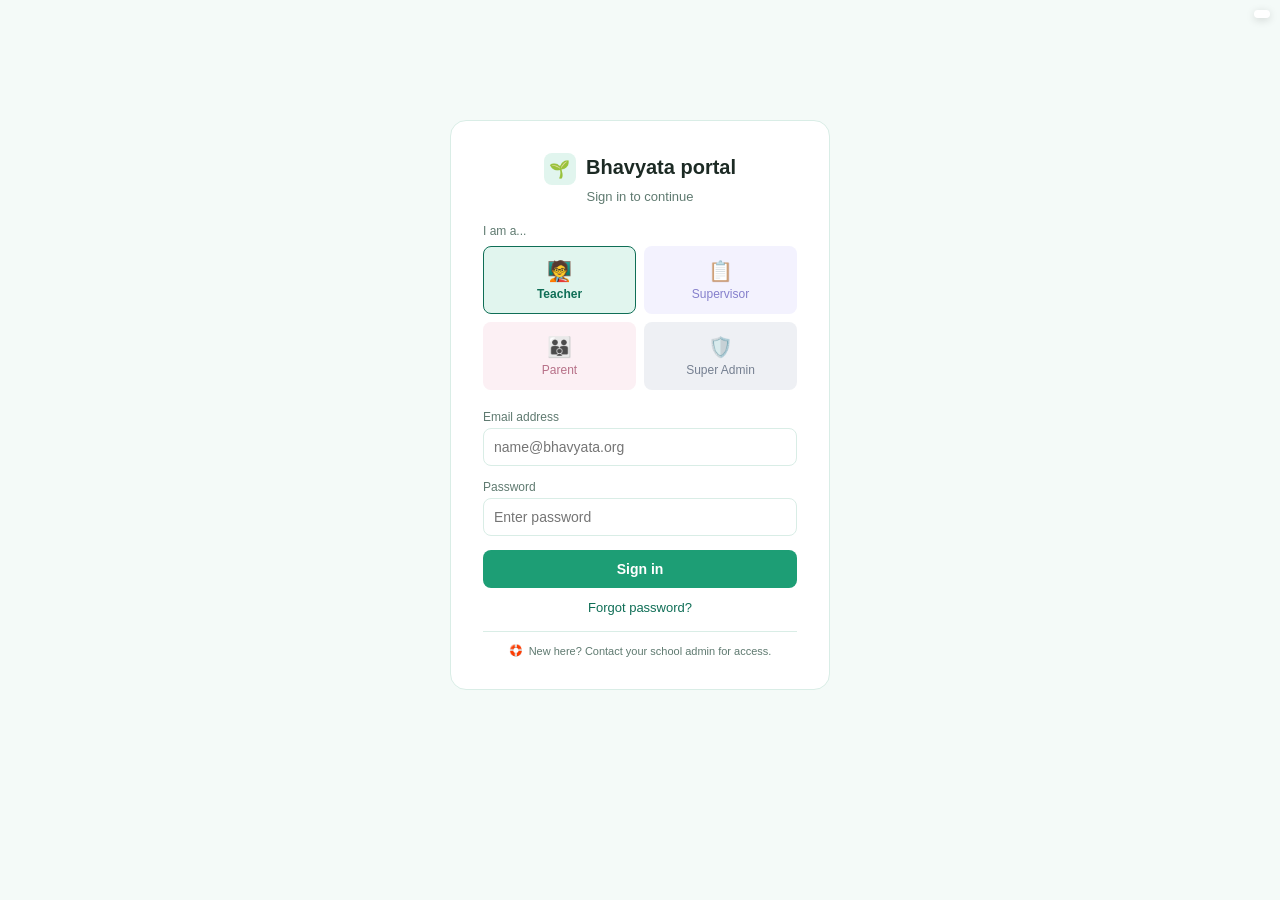
==== index.html @ 50dc0941 "Added activities" ====
<!DOCTYPE html>
<html lang="en">
<head>
<meta charset="UTF-8" />
<meta name="viewport" content="width=device-width, initial-scale=1.0" />
<title>Bhavyata Portal — teacher flow prototype</title>
<link rel="stylesheet" href="css/style.css" />
</head>
<body>

<div id="google_translate_element" style="position:fixed; top:10px; right:10px; z-index:9999; background:#fff; border-radius:8px; padding:4px 8px; box-shadow:0 2px 8px rgba(0,0,0,0.15); font-size:12px;"></div>

<div id="view-login">
  <div class="login-wrap">
    <div class="login-card">
      <div class="login-brand">
        <span class="brand-badge">🌱</span>
        <h2>Bhavyata portal</h2>
      </div>
      <p class="sub">Sign in to continue</p>
      <span class="role-label">I am a...</span>
      <div class="role-grid">
        <div class="role-btn active" data-role="teacher" onclick="selectRole('teacher', this)"><span class="icon">🧑‍🏫</span><span>Teacher</span></div>
        <div class="role-btn" data-role="supervisor" onclick="selectRole('supervisor', this)"><span class="icon">📋</span><span>Supervisor</span></div>
        <div class="role-btn" data-role="parent" onclick="selectRole('parent', this)"><span class="icon">👪</span><span>Parent</span></div>
        <div class="role-btn" data-role="superadmin" onclick="selectRole('superadmin', this)"><span class="icon">🛡️</span><span>Super Admin</span></div>
      </div>
      <label>Email address</label>
      <input type="email" id="loginEmail" placeholder="name@bhavyata.org" />
      <label>Password</label>
      <input type="password" id="loginPassword" placeholder="Enter password" />
      <div id="loginError" class="login-error hidden"></div>
      <button class="btn-primary" id="loginBtn" onclick="login()">Sign in</button>
      <div class="forgot">Forgot password?</div>
      <div class="login-footer">🛟 <span>New here? Contact your school admin for access.</span></div>
      <div id="devSkipLoginWrap" class="hidden" style="text-align:center; margin-top:10px;">
        <a href="#" onclick="devSkipLogin(); return false;" style="font-size:12px; color:var(--text-muted); text-decoration:underline;">
          Skip login (dev mode)
        </a>
      </div>
    </div>
  </div>
</div>

<div id="view-attendance" class="hidden">
  <div class="topbar">
    <div class="topbar-left"><span class="topbar-brand"><span class="topbar-brand-icon"><img src="assets/logo.png" alt="Bhavyata Foundation logo" class="brand-logo-img" onerror="this.style.display='none'; this.nextElementSibling.style.display='flex';"><span class="brand-fallback-emoji">🌱</span></span><span class="brand">Bhavyata portal</span></span><span class="tag">Teacher</span></div>
    <button onclick="logout()">Log out</button>
  </div>
  <div class="attend-wrap">
    <div class="attend-card">
      <div class="icon-big">🗓️</div>
      <h2>Mark today's attendance</h2>
      <p id="attendGateMessage">It's past 12:30 PM — please mark today's attendance to continue.</p>
      <button class="btn-present" onclick="markAttendance('present')">Mark myself present</button>
      <button class="btn-absent" onclick="markAttendance('absent')">Mark leave / absent</button>
    </div>
  </div>
</div>

<div id="view-dashboard" class="hidden">
  <div class="topbar">
    <div class="topbar-left">
      <button class="menu-toggle" onclick="toggleSidebar()" aria-label="Menu">☰</button>
      <span class="topbar-brand"><span class="topbar-brand-icon"><img src="assets/logo.png" alt="Bhavyata Foundation logo" class="brand-logo-img" onerror="this.style.display='none'; this.nextElementSibling.style.display='flex';"><span class="brand-fallback-emoji">🌱</span></span><span class="brand">Bhavyata portal</span></span>
      <span class="page-label" id="pageLabel">Weekly Activities</span>
    </div>
    <div class="user-menu" id="userMenu">
      <button class="user-menu-trigger" onclick="toggleUserMenu()">
        <span class="user-avatar">MS</span>
        <span class="user-name-block">
          <span class="user-name">Mrs. Sharma</span>
          <span class="tag">Teacher</span>
        </span>
        <span class="user-caret">▾</span>
      </button>
      <div class="user-dropdown hidden" id="userDropdown">
        <button onclick="logout()">Log out</button>
      </div>
    </div>
  </div>

  <div class="layout">
  <div class="sidebar-backdrop" id="sidebarBackdrop" onclick="closeSidebar()"></div>
  <div class="sidebar" id="sidebar">
    <div class="sidebar-nav">
      <button class="sidebar-nav-btn active" id="navWorkbook" onclick="switchSidebarSection('workbook')">📘 <span>Weekly Activities</span></button>
      <button class="sidebar-nav-btn" id="navAttendance" onclick="switchSidebarSection('attendance')">🗓️ <span>Attendance</span></button>
      <button class="sidebar-nav-btn" id="navCalendar" onclick="switchSidebarSection('calendar')">📅 <span>My Attendance</span></button>
      <button class="sidebar-nav-btn" id="navEvents" onclick="switchSidebarSection('events')">📌 <span>School Events</span></button>
      <button class="sidebar-nav-btn" id="navUploadPhoto" onclick="switchSidebarSection('uploadphoto')">📷 <span>Upload Activity Photo</span></button>
      <button class="sidebar-nav-btn" id="navMaterials" onclick="switchSidebarSection('materials')">📦 <span>Materials</span></button>
      <button class="sidebar-nav-btn" onclick="location.href='textbooks.html'">📚 <span>Textbooks</span></button>
    </div>
    <div id="sidebar-workbook-section">
      <div class="sidebar-label">Term 1 · June–Sept</div>
      <div id="week-list"></div>
    </div>
  </div>

  <div class="dash">
    <div class="banner-success">
      <span>✓ Attendance marked for today — Present</span>
      <span id="attend-time">9:02 AM</span>
    </div>

    <h1>Mrs. Sharma — Jr KG B</h1>
    <p class="sub" id="week-subheading">Week 1 · Term 1 · Theme: My Classroom</p>

    <div id="today-overview" class="today-overview"></div>

    <div class="stat-grid">
      <div class="stat-card"><p class="label">My attendance (term)</p><p class="value notranslate">96%</p></div>
      <div class="stat-card"><p class="label">Class attendance today</p><p class="value notranslate" id="classAttendanceValue">26/28</p></div>
      <div class="stat-card"><p class="label">Tasks pending today</p><p class="value warn notranslate" id="pending-count">0</p></div>
      <div class="stat-card"><p class="label">Supervisor rating</p><p class="value notranslate">4.6</p></div>
    </div>

    <div id="week-body"></div>
    <div id="attendance-body" class="hidden"></div>
    <div id="calendar-body" class="hidden"></div>
    <div id="events-body" class="hidden"></div>
    <div id="upload-photo-body" class="hidden"></div>
    <div id="materials-body" class="hidden"></div>
  </div>
  </div>
</div>

<script src="js/i18n.js" defer></script>
<!-- Weeks core must load first — it declares the shared containers
     (WEEKLY_PLAN, INTERACTIVE_ACTIVITIES, etc.) that each week file
     below adds its own content into. Add a new week's <script> tag
     here, after weeks-core.js, once its file exists. -->
<script src="js/weeks/weeks-core.js" defer></script>
<script src="js/weeks/festivals.js" defer></script>
<script src="js/weeks/week1.js" defer></script>
<script src="js/weeks/week2.js" defer></script>
<script src="js/weeks/week3.js" defer></script>
<script src="js/weeks/week4.js" defer></script>
<script src="js/weeks/week5.js" defer></script>
<script src="js/weeks/week6.js" defer></script>
<script src="js/weeks/week7.js" defer></script>
<script src="js/weeks/week8.js" defer></script>
<script src="js/weeks/week9.js" defer></script>
<script src="js/events-calendar.js" defer></script>
<script src="js/main.js" defer></script>
<!-- Must load AFTER main.js — see activity-renderers.js for why. -->
<script src="js/weeks/activity-renderers.js" defer></script>
<script>
  document.addEventListener('DOMContentLoaded', function(){
  });
</script>

<!-- ===========================================================
     GOOGLE TRANSLATE — auto-translates the whole page.
     includedLanguages restricts the dropdown to only these 3
     extra languages (English is always the original/default,
     so the dropdown effectively offers 4 total).
     If this ever stops working (Google could withdraw the free
     script without notice), the real fallback is the paid
     Google Cloud Translation API, called from the backend —
     a bigger change, not a drop-in replacement.
     =========================================================== -->
<script>
  function googleTranslateElementInit(){
    new google.translate.TranslateElement({
      pageLanguage: 'en',
      includedLanguages: 'hi,mr,gu',
      layout: google.translate.TranslateElement.InlineLayout.SIMPLE,
      autoDisplay: false
    }, 'google_translate_element');
  }
</script>
<script src="https://translate.google.com/translate_a/element.js?cb=googleTranslateElementInit"></script>
<script src="js/digit-convert.js" defer></script>

</body>
</html>
---- css/style.css ----
@import url('https://fonts.googleapis.com/css2?family=Noto+Sans+Devanagari:wght@400;700&display=swap');
:root{
    --primary:#1d9e75; --primary-dark:#0f6e56; --primary-light:#e1f5ee;
    --bg:#f4faf8; --card:#ffffff; --border:#d9ede6; --text:#1c2a24; --text-muted:#5f7a70;
    --success:#1c8a5c; --success-bg:#e3f5ec; --warning:#b3760b; --warning-bg:#fdf2df;

    /* Secondary role accents — used only on the login role picker */
    --role-supervisor:#534ab7; --role-supervisor-light:#eeedfe;
    --role-parent:#993556; --role-parent-light:#fbeaf0;
  }
  *{box-sizing:border-box;}
  body{margin:0; font-family:Arial, Helvetica, sans-serif; background:var(--bg); color:var(--text);}
  .hidden{display:none !important;}

  .topbar{background:var(--primary); color:#fff; padding:14px 24px; display:flex; align-items:center; justify-content:space-between;}
  .topbar .brand{font-size:18px; font-weight:bold;}
  .topbar .tag{font-size:12px; background:rgba(255,255,255,0.2); padding:3px 10px; border-radius:12px; margin-left:8px;}
  .topbar button{background:rgba(255,255,255,0.15); color:#fff; border:none; padding:8px 14px; border-radius:6px; cursor:pointer; font-size:13px;}

  .login-wrap{display:flex; justify-content:center; align-items:center; min-height:90vh; padding:20px;}
  .login-card{background:var(--card); border:1px solid var(--border); border-radius:16px; padding:32px; width:100%; max-width:380px;}

  .login-brand{display:flex; align-items:center; justify-content:center; gap:10px; margin-bottom:4px;}
  .login-brand .brand-badge{width:32px; height:32px; border-radius:8px; background:var(--primary-light); color:var(--primary-dark); display:flex; align-items:center; justify-content:center; font-size:17px; flex-shrink:0;}

  .login-card h2{margin:0 0 4px; font-size:20px; text-align:center;}
  .login-card p.sub{margin:0 0 20px; text-align:center; color:var(--text-muted); font-size:13px;}
  .role-label{font-size:12px; color:var(--text-muted); margin-bottom:8px; display:block;}
  .role-grid{display:grid; grid-template-columns:repeat(2,1fr); gap:8px; margin-bottom:20px;}

  .role-btn{border:1px solid transparent; background:var(--bg); border-radius:8px; padding:12px 6px; text-align:center; cursor:pointer; font-size:12px; color:var(--text-muted); opacity:0.7; transition:opacity .15s, border-color .15s;}
  .role-btn:hover{opacity:1;}
  .role-btn .icon{font-size:20px; display:block; margin-bottom:4px;}

  /* Role-specific tints — teal (teacher, matches site theme), purple (supervisor), coral (parent) */
  .role-btn[data-role="teacher"]{background:var(--primary-light); color:var(--primary-dark);}
  .role-btn[data-role="supervisor"]{background:var(--role-supervisor-light); color:var(--role-supervisor);}
  .role-btn[data-role="parent"]{background:var(--role-parent-light); color:var(--role-parent);}

  .role-btn.active{opacity:1; font-weight:bold; border-width:1.5px;}
  .role-btn[data-role="teacher"].active{border-color:var(--primary-dark);}
  .role-btn[data-role="supervisor"].active{border-color:var(--role-supervisor);}
  .role-btn[data-role="parent"].active{border-color:var(--role-parent);}

  label{font-size:12px; color:var(--text-muted); display:block; margin:0 0 4px;}
  input{width:100%; padding:10px; margin-bottom:14px; border:1px solid var(--border); border-radius:8px; font-size:14px;}
  input:focus{outline:none; border-color:var(--primary); box-shadow:0 0 0 3px var(--primary-light);}

  .btn-primary{width:100%; background:var(--primary); color:#fff; border:none; padding:11px; border-radius:8px; font-size:14px; font-weight:bold; cursor:pointer; margin-bottom:12px; transition:background .15s;}
  .btn-primary:hover{background:var(--primary-dark);}
  .login-error{background:var(--danger-bg); color:var(--danger); border-radius:8px; padding:9px 12px; font-size:12.5px; margin-bottom:12px;}
  .forgot{text-align:center; font-size:13px; color:var(--primary-dark); cursor:pointer;}
  .login-footer{border-top:1px solid var(--border); margin-top:16px; padding-top:12px; text-align:center; font-size:11px; color:var(--text-muted); display:flex; align-items:center; justify-content:center; gap:6px;}

  .attend-wrap{display:flex; justify-content:center; align-items:center; min-height:90vh; padding:20px;}
  .attend-card{background:var(--card); border:1px solid var(--border); border-radius:14px; padding:36px; width:100%; max-width:380px; text-align:center;}
  .attend-card .icon-big{font-size:40px; margin-bottom:12px;}
  .attend-card h2{margin:0 0 6px; font-size:19px;}
  .attend-card p{color:var(--text-muted); font-size:13px; margin:0 0 24px;}
  .btn-present{background:var(--success); color:#fff; border:none; padding:12px 20px; border-radius:8px; font-size:14px; font-weight:bold; cursor:pointer; width:100%; margin-bottom:10px;}
  .btn-absent{background:transparent; color:var(--text-muted); border:1px solid var(--border); padding:10px 20px; border-radius:8px; font-size:13px; cursor:pointer; width:100%;}

  .topbar button.menu-toggle{background:transparent; padding:6px 10px; margin-right:14px; font-size:18px; display:none;}

  .topbar-left{display:flex; align-items:center; gap:10px; min-width:0;}
  .topbar-brand{display:flex; align-items:center; gap:8px; flex-shrink:0;}
  .topbar-brand-icon{display:inline-flex; width:32px; height:32px; align-items:center; justify-content:center; flex-shrink:0; border-radius:8px; overflow:hidden;}
  .brand-logo-img{width:100%; height:100%; object-fit:contain; display:block;}
  .brand-fallback-emoji{display:none; width:100%; height:100%; align-items:center; justify-content:center; font-size:17px; background:rgba(255,255,255,0.15); border-radius:8px;}
  .page-label{font-size:12px; opacity:0.85; padding-left:10px; border-left:1px solid rgba(255,255,255,0.35); display:none; white-space:nowrap; overflow:hidden; text-overflow:ellipsis;}
  @media (max-width:760px){ .page-label{display:inline-block;} }

  .user-menu{position:relative; flex-shrink:0;}
  .user-menu-trigger{display:flex; align-items:center; gap:8px; background:rgba(255,255,255,0.15); border:none; border-radius:20px; padding:5px 12px 5px 5px; cursor:pointer; color:#fff;}
  .user-menu-trigger:hover{background:rgba(255,255,255,0.25);}
  .user-avatar{width:28px; height:28px; border-radius:50%; background:rgba(255,255,255,0.25); display:flex; align-items:center; justify-content:center; font-size:11px; font-weight:bold; flex-shrink:0;}
  .user-name-block{display:flex; flex-direction:column; align-items:flex-start; line-height:1.2;}
  .user-name{font-size:12.5px; font-weight:bold;}
  .user-menu-trigger .tag{margin-left:0; font-size:9.5px; padding:1px 7px;}
  .user-caret{font-size:9px; opacity:0.8;}

  .user-dropdown{position:absolute; top:calc(100% + 8px); right:0; background:#fff; border:1px solid var(--border); border-radius:10px; box-shadow:0 8px 20px rgba(0,0,0,0.18); min-width:150px; padding:6px; z-index:80;}
  .user-dropdown.hidden{display:none;}
  .user-dropdown button{width:100%; text-align:left; background:transparent; color:var(--text); padding:9px 10px; border-radius:6px; font-size:13px; font-weight:normal; box-shadow:none;}
  .user-dropdown button:hover{background:var(--bg);}

  @media (max-width:520px){
    .user-name-block{display:none;}
    .user-menu-trigger{padding:5px;}
  }

  .layout{display:flex; align-items:flex-start; position:relative;}
  .sidebar{width:240px; flex-shrink:0; background:var(--card); border-right:1px solid var(--border); height:calc(100vh - 52px); overflow-y:auto; padding:16px 0; position:sticky; top:52px;}
  .sidebar-backdrop{display:none;}
  .sidebar-label{font-size:10px; font-weight:bold; color:var(--text-muted); text-transform:uppercase; letter-spacing:.06em; padding:0 16px 8px;}

  .sidebar-nav{display:flex; flex-direction:column; gap:2px; padding:0 12px 14px; border-bottom:1px solid var(--border); margin-bottom:14px;}
  .sidebar-nav-btn{display:block; width:100%; text-align:left; background:transparent; border:none; padding:10px 10px; border-radius:8px; font-size:12.5px; font-weight:bold; color:var(--text-muted); cursor:pointer;}
  .sidebar-nav-btn:hover{background:var(--bg);}
  .sidebar-nav-btn.active{background:var(--primary-light); color:var(--primary-dark);}

  .attendance-summary{display:grid; grid-template-columns:repeat(3,1fr); gap:14px; margin-bottom:20px;}
  .attendance-roster{background:var(--card); border:1px solid var(--border); border-radius:10px; overflow:hidden;}
  .attendance-row{display:flex; align-items:center; justify-content:space-between; padding:12px 16px; border-bottom:1px solid var(--border);}
  .attendance-row:last-child{border-bottom:none;}
  .attendance-row .name{font-size:13px; font-weight:bold;}
  .attendance-toggle{display:flex; gap:6px;}
  .att-btn{font-size:11px; font-weight:bold; padding:6px 12px; border-radius:16px; border:1px solid var(--border); background:var(--bg); color:var(--text-muted); cursor:pointer;}
  .att-btn.present.active{background:var(--success); color:#fff; border-color:var(--success);}
  .att-btn.absent.active{background:#d9534f; color:#fff; border-color:#d9534f;}
  .attendance-header{display:flex; align-items:center; justify-content:space-between; margin-bottom:16px; flex-wrap:wrap; gap:10px;}
  .attendance-header h1{margin:0;}
  .btn-mark-all{background:var(--primary); color:#fff; border:none; padding:8px 14px; border-radius:8px; font-size:13px; font-weight:bold; cursor:pointer;}
  .btn-mark-all:hover{background:var(--primary-dark);}
  .attendance-search{width:100%; padding:10px; margin-bottom:14px; border:1px solid var(--border); border-radius:8px; font-size:14px;}
  .attendance-search:focus{outline:none; border-color:var(--primary); box-shadow:0 0 0 3px var(--primary-light);}

.attendance-footer{display:flex; align-items:center; justify-content:space-between; margin-top:16px;}
.attendance-footer .marked-count{font-size:12px; color:var(--text-muted);}
.btn-save-attendance{background:var(--primary); color:#fff; border:none; padding:10px 20px; border-radius:8px; font-size:14px; font-weight:bold; cursor:pointer;}
.btn-save-attendance:hover{background:var(--primary-dark);}
.btn-save-attendance:disabled{background:var(--border); cursor:default;}

.attendance-row.filtered-out{display:none;}

  @media (max-width:760px){
    .topbar button.menu-toggle{display:inline-block;}
    .sidebar{
      position:fixed; top:52px; left:0; bottom:0; width:82%; max-width:300px;
      height:auto; transform:translateX(-100%); transition:transform .2s ease;
      z-index:60; box-shadow:2px 0 16px rgba(0,0,0,0.2);
    }
    .sidebar.open{transform:translateX(0);}
    .sidebar-backdrop{
      display:none; position:fixed; top:52px; left:0; right:0; bottom:0;
      background:rgba(0,0,0,0.35); z-index:55;
    }
    .sidebar-backdrop.show{display:block;}
    .dash{padding:16px 14px; max-width:100%;}
    .stat-grid{grid-template-columns:repeat(2,1fr);}
    .day-tabs, .domain-tabs{overflow-x:auto; -webkit-overflow-scrolling:touch; flex-wrap:nowrap; padding-bottom:4px;}
    .day-tab, .domain-tab{flex-shrink:0;}
    .attendance-summary{grid-template-columns:repeat(3,1fr); gap:8px;}
    .attendance-row{padding:10px 12px;}
  }
  @media (max-width:420px){
    .stat-grid{grid-template-columns:1fr 1fr;}
    .dash h1{font-size:18px;}
    .topbar{padding:12px 14px;}
    .topbar .brand{font-size:15px;}
    .topbar .tag{margin-left:6px; padding:2px 8px;}
  }
  .week-item{display:flex; align-items:center; gap:10px; padding:8px 16px; cursor:pointer; border-left:3px solid transparent;}
  .week-item:hover{background:var(--primary-light);}
  .week-item.active{background:var(--primary-light); border-left-color:var(--primary);}
  .week-num{width:26px; height:26px; border-radius:50%; background:var(--bg); color:var(--text-muted); font-size:11px; font-weight:bold; display:flex; align-items:center; justify-content:center; flex-shrink:0;}
  .week-item.active .week-num{background:var(--primary); color:#fff;}
  .week-item.has-content .week-num{background:var(--success); color:#fff;}
  .week-info{flex:1; min-width:0;}
  .week-title{font-size:12px; font-weight:bold; color:var(--text); white-space:nowrap; overflow:hidden; text-overflow:ellipsis;}
  .week-dates{font-size:10px; color:var(--text-muted);}
  .chevron{font-size:10px; color:var(--text-muted); transition:transform .15s; flex-shrink:0;}
  .chevron.open{transform:rotate(90deg);}
  .day-topic-list{margin:6px 0 6px 36px; padding-right:12px; display:flex; flex-direction:column; gap:7px;}
  .day-topic-heading{font-size:10px; font-weight:bold; color:var(--primary-dark); text-transform:uppercase; letter-spacing:.05em; margin-bottom:2px;}
  .day-topic-row{display:flex; align-items:flex-start; gap:7px; font-size:11px; cursor:pointer;}
  .day-topic-row input[type=checkbox]{margin-top:2px; width:13px; height:13px; cursor:pointer; flex-shrink:0;}
  .day-topic-row .dt-label{flex:1; line-height:1.35;}
  .day-topic-row.active-day .dt-label{color:var(--primary-dark); font-weight:bold;}
  .day-topic-row .dt-label.dt-done{color:var(--text-muted); text-decoration:line-through;}

  .dash{flex:1; padding:24px; max-width:960px; margin:0;}
  .banner-success{display:flex; align-items:center; justify-content:space-between; background:var(--success-bg); color:var(--success); border-radius:10px; padding:10px 16px; margin-bottom:20px; font-size:13px;}
  .banner-success.pending{background:var(--warning-bg); color:var(--warning);}
  .dash h1{font-size:20px; margin:0 0 4px;}
  .dash .sub{color:var(--text-muted); font-size:13px; margin:0 0 20px;}
  .stat-grid{display:grid; grid-template-columns:repeat(auto-fit,minmax(150px,1fr)); gap:14px; margin-bottom:22px;}
  .stat-card{background:var(--card); border:1px solid var(--border); border-radius:10px; padding:14px;}
  .stat-card .label{font-size:12px; color:var(--text-muted); margin:0 0 6px;}
  .stat-card .value{font-size:22px; font-weight:bold; margin:0;}
  .value.warn{color:var(--warning);}

  .day-tabs{display:flex; gap:6px; margin-bottom:14px;}
  .day-tab{border:1px solid var(--border); background:var(--card); padding:7px 14px; border-radius:8px; font-size:12px; cursor:pointer; color:var(--text-muted);}
  .day-tab.active{background:var(--text); color:#fff; border-color:var(--text); font-weight:bold;}

  .value-banner{background:var(--primary-light); color:var(--primary-dark); border-radius:10px; padding:10px 14px; font-size:13px; margin-bottom:16px;}

  .domain-tabs{display:flex; gap:6px; flex-wrap:wrap; margin-bottom:16px;}
  .domain-tab{border:1px solid var(--border); background:var(--card); padding:7px 13px; border-radius:20px; font-size:12px; cursor:pointer; color:var(--text-muted);}
  .domain-tab.active{background:var(--primary); color:#fff; border-color:var(--primary); font-weight:bold;}

  .topic-complete-banner{background:var(--success-bg); color:var(--success); border-radius:10px; padding:12px 16px; margin-bottom:16px; font-size:14px; font-weight:bold; display:flex; align-items:center; gap:8px;}
  .topic-complete-banner.pending{background:var(--warning-bg); color:var(--warning);}

  .domain-grid{display:grid; grid-template-columns:repeat(2,1fr); gap:16px;}
  @media (max-width:760px){ .domain-grid{grid-template-columns:1fr;} }
  .stage-foot{display:flex; align-items:center; justify-content:space-between; margin-top:12px; padding-top:10px; border-top:1px solid var(--border); gap:10px; flex-wrap:wrap;}
  .mark-taught{display:flex; align-items:center; gap:6px; font-size:12px; color:var(--text-muted); cursor:pointer;}
  .mark-taught input{margin:0; width:14px; height:14px; cursor:pointer;}

  .stage-card{background:var(--card); border:1px solid var(--border); border-top:3px solid var(--primary); border-radius:10px; padding:14px; margin-bottom:12px;}
  .stage-card.done{border-top-color:var(--success);}
  .stage-time{font-size:11px; font-weight:normal; color:var(--text-muted); margin-left:6px;}

.today-overview{background:var(--card); border:1px solid var(--border); border-radius:10px; margin-bottom:18px; overflow:hidden;}
.overview-header{display:flex; align-items:center; justify-content:space-between; padding:12px 16px; background:var(--primary-light); color:var(--primary-dark); font-size:13px; font-weight:bold;}
.overview-toggle{font-size:12px; font-weight:normal; cursor:pointer; text-decoration:underline;}
.overview-body{padding:4px 0;}
.overview-body.hidden{display:none;}

.overview-row{display:grid; grid-template-columns:90px 150px 1fr 24px; align-items:center; gap:8px; padding:8px 16px; border-bottom:1px solid var(--border); font-size:12px;}
.overview-row:last-child{border-bottom:none;}
.overview-time{color:var(--text-muted); font-size:11px;}
.overview-domain{font-weight:bold;}
.overview-activity{color:var(--text-muted);}
.overview-status{text-align:center; font-weight:bold; color:var(--text-muted);}
.overview-row.done .overview-status{color:var(--primary-dark);}
.overview-row.done .overview-domain{color:var(--primary-dark);}

@media (max-width:520px){
  .overview-row{grid-template-columns:70px 1fr 20px; grid-template-rows:auto auto;}
  .overview-activity{grid-column:2/3; grid-row:2; font-size:11px;}
  .overview-domain{grid-column:2/3; grid-row:1;}
}
  .stage-head{display:flex; align-items:center; justify-content:space-between; margin-bottom:8px;}
  .stage-head .name{font-size:13px; font-weight:bold;}
  .stage-tag{font-size:11px; padding:3px 9px; border-radius:10px; background:var(--bg); color:var(--text-muted);}
  .stage-tag.done{background:var(--success-bg); color:var(--success);}
  .materials-line{font-size:11px; color:var(--text-muted); margin-bottom:8px; font-style:italic;}
  .task-row{display:flex; align-items:flex-start; gap:8px; font-size:13px; padding:5px 0;}
  .task-row input[type=checkbox]{margin-top:2px; width:15px; height:15px; cursor:pointer; flex-shrink:0;}
  .task-row span.done-text{color:var(--text-muted); text-decoration:line-through;}

  .h5p-block{background:var(--bg); border:1px dashed var(--border); border-radius:8px; padding:14px; margin:10px 0;}
  .h5p-block .h5p-frame{background:transparent; border-radius:6px; margin-bottom:10px;}
  .h5p-block .h5p-note{font-size:11px; color:var(--text-muted); margin:0 0 10px;}
  .btn-h5p-done{background:var(--success); color:#fff; border:none; padding:7px 14px; border-radius:8px; font-size:12px; font-weight:bold; cursor:pointer;}
  .btn-h5p-done.done{background:var(--success-bg); color:var(--success); cursor:default;}
  .h5p-done-msg{background:var(--success-bg); color:var(--success); border-radius:8px; padding:14px 16px; font-size:13px; font-weight:bold; text-align:center;}

  /* ===== Mounted H5P-style activity widgets ===== */
  :root{
    --lang:#2C8FC4;   --lang-dark:#1F6C99;
    --num:#EE8F35;    --num-dark:#C96F1F;
    --soc:#E15C74;    --soc-dark:#B93E56;
    --phy:#3FA669;    --phy-dark:#2C8451;
    --cre:#D89A00;    --cre-dark:#AD7B00;
    --life:#7C6FD1;   --life-dark:#5F52B3;
  }
  .h5p-frame .g-btn{
    font-family:Arial, Helvetica, sans-serif; border:none; border-radius:20px; padding:9px 18px;
    font-size:12px; font-weight:bold; cursor:pointer; color:#fff; box-shadow:0 3px 8px rgba(0,0,0,0.15);
  }
  .h5p-frame .g-btn.secondary{background:#fff; color:var(--text); border:1px solid var(--border); box-shadow:none;}

 .welcome-play-btn{
  background: var(--primary-light);
  color: var(--primary-dark);
  border: 1.5px solid var(--primary);
  font-weight: bold;
}
.welcome-play-btn:hover{
  background: var(--primary);
  color: #fff;
}
.g-welcome-actions .g-btn.secondary:hover{
  background: var(--primary);
  color: #fff;
}
  .g-welcome-note.playing{animation:g-bounce 0.4s infinite;}
  .g-lang-card{max-width:380px; margin:0 auto; background:#fff; border:1px solid var(--border); border-radius:12px; padding:22px 18px; text-align:center;}
  .g-lang-emoji{font-size:3rem; display:block; margin-bottom:8px;}
  .g-lang-q{font-size:1rem; font-weight:bold; margin-bottom:10px;}
  .g-lang-ans{font-size:1.2rem; font-weight:bold; color:var(--lang-dark); min-height:1.4em;}
  .g-lang-sent{font-size:0.9rem; color:var(--text-muted); min-height:1.3em; margin-bottom:6px;}
  .g-lang-controls{display:flex; justify-content:center; gap:8px; margin-top:14px;}
  .g-lang-prog{margin-top:10px; font-size:0.75rem; color:var(--text-muted);}

  .g-sort-status{text-align:center; font-size:0.85rem; font-weight:bold; color:var(--num-dark); margin-bottom:10px;}
  .g-sort-tray{display:flex; gap:10px; flex-wrap:wrap; justify-content:center; padding:12px; background:#fff; border:1px solid var(--border); border-radius:10px; min-height:60px; margin-bottom:14px;}
  .g-zones{display:grid; grid-template-columns:repeat(4,1fr); gap:8px;}
  @media (max-width:520px){ .g-zones{grid-template-columns:repeat(2,1fr);} }
  .g-zone{border:2px dashed var(--num); border-radius:10px; min-height:90px; padding:8px 4px; text-align:center; background:rgba(238,143,53,0.06);}
  .g-zone h5{margin:0 0 6px; font-size:0.72rem; color:var(--num-dark);}
  .g-chip{width:44px; height:44px; border-radius:10px; background:#fff; border:1px solid var(--border); display:flex; align-items:center; justify-content:center; font-size:1.4rem; box-shadow:0 3px 6px rgba(0,0,0,0.12); cursor:grab; user-select:none; margin:2px auto;}
  .g-chip.placed{cursor:default; box-shadow:0 0 0 2px var(--phy) inset;}
  .g-shake{animation:g-shake .4s;}
  @keyframes g-shake{0%,100%{transform:translateX(0);} 25%{transform:translateX(-6px);} 75%{transform:translateX(6px);}}

  .g-scenario{max-width:460px; margin:0 auto; text-align:center;}
  .g-scenario-text{font-size:0.95rem; font-weight:bold; background:#fff; border:1px solid var(--border); border-radius:10px; padding:16px; margin-bottom:14px;}
  .g-scenario-opts{display:flex; flex-direction:column; gap:8px;}
  .g-opt-btn{padding:10px 14px; border-radius:10px; border:1px solid var(--border); background:#fff; font-size:0.85rem; text-align:left; cursor:pointer;}
  .g-opt-btn.correct{background:var(--success-bg); border-color:var(--success); font-weight:bold;}
  .g-opt-btn.incorrect{background:rgba(225,92,116,0.15); border-color:var(--soc);}
  .g-opt-btn:disabled{cursor:default;}
  .g-feedback{margin-top:10px; font-size:0.85rem; font-weight:bold; min-height:1.3em;}
  .g-scenario-controls{margin-top:14px; text-align:center;}

  .g-phy-card{max-width:380px; margin:0 auto; text-align:center; background:#fff; border:1px solid var(--border); border-radius:12px; padding:22px 18px;}
  .g-phy-icon{font-size:2.6rem;}
  .g-phy-title{font-size:1rem; font-weight:bold; margin:4px 0; color:var(--phy-dark);}
  .g-phy-cue{font-size:0.85rem; color:var(--text-muted); margin-bottom:12px;}
  .g-phy-timer{font-size:1.8rem; font-weight:bold; color:var(--phy-dark); min-height:1.2em; margin-bottom:8px;}
  .g-phy-controls{display:flex; justify-content:center; gap:8px;}
  .g-phy-prog{margin-top:10px; font-size:0.75rem; color:var(--text-muted);}

  .g-color-wrap{display:flex; gap:16px; flex-wrap:wrap; justify-content:center; align-items:flex-start;}
  .g-palette{display:flex; flex-direction:column; gap:6px;}
  .g-swatch{width:30px; height:30px; border-radius:50%; cursor:pointer; border:2px solid #fff; box-shadow:0 2px 5px rgba(0,0,0,0.2);}
  .g-swatch.selected{border-color:var(--text);}
  .g-canvas-frame{background:#fff; border:1px solid var(--border); border-radius:10px; padding:14px;}
  .g-canvas-frame svg{width:180px; height:198px;}
  .g-canvas-frame path, .g-canvas-frame rect{cursor:pointer;}

  .g-life-status{text-align:center; font-size:0.85rem; font-weight:bold; color:var(--life-dark); margin-bottom:10px;}
  .g-life-tray{display:flex; gap:10px; flex-wrap:wrap; justify-content:center; padding:12px; background:#fff; border:1px solid var(--border); border-radius:10px; margin-bottom:14px;}
  .g-life-zones{display:grid; grid-template-columns:repeat(3,1fr); gap:8px;}
  @media (max-width:520px){ .g-life-zones{grid-template-columns:repeat(2,1fr);} }
  .g-life-zone{border:2px dashed var(--life); border-radius:10px; min-height:80px; padding:8px 4px; text-align:center; background:rgba(124,111,209,0.06);}
  .g-life-zone h5{margin:0 0 4px; font-size:0.68rem; color:var(--life-dark);}

  .empty-state{background:var(--card); border:1px dashed var(--border); border-radius:10px; padding:30px; text-align:center; color:var(--text-muted); font-size:13px; margin-bottom:20px;}

  /* ===== Supervisor page additions — paste at the end of css/style.css ===== */
:root{
  --role-supervisor-dark:#3d3690;
  --danger:#c8433f; --danger-bg:#fbeaea;
}

.sidebar-label{font-size:10px; font-weight:bold; color:var(--text-muted); text-transform:uppercase; letter-spacing:.06em; padding:0 16px 8px;}

.teacher-item{display:flex; align-items:center; gap:10px; padding:10px 16px; cursor:pointer; border-left:3px solid transparent;}
.teacher-item:hover{background:var(--role-supervisor-light);}
.teacher-item.active{background:var(--role-supervisor-light); border-left-color:var(--role-supervisor);}
.teacher-avatar{width:30px; height:30px; border-radius:50%; background:var(--role-supervisor-light); color:var(--role-supervisor-dark); font-size:12px; font-weight:bold; display:flex; align-items:center; justify-content:center; flex-shrink:0;}
.teacher-item.visited .teacher-avatar{background:var(--success-bg); color:var(--success);}
.teacher-info{flex:1; min-width:0;}
.teacher-name{font-size:12.5px; font-weight:bold; white-space:nowrap; overflow:hidden; text-overflow:ellipsis;}
.teacher-meta{font-size:10.5px; color:var(--text-muted);}
.teacher-badge{font-size:9.5px; font-weight:bold; padding:2px 7px; border-radius:8px; flex-shrink:0;}
.teacher-badge.pending{background:var(--warning-bg); color:var(--warning);}
.teacher-badge.done{background:var(--success-bg); color:var(--success);}

.visit-banner{display:flex; align-items:center; justify-content:space-between; background:var(--role-supervisor-light); color:var(--role-supervisor-dark); border-radius:10px; padding:12px 16px; margin-bottom:18px; font-size:13px; flex-wrap:wrap; gap:8px;}
.btn-sup{background:var(--role-supervisor); color:#fff; border:none; padding:9px 16px; border-radius:8px; font-size:12.5px; font-weight:bold; cursor:pointer;}
.btn-sup:hover{background:var(--role-supervisor-dark);}
.btn-sup-outline{background:#fff; color:var(--role-supervisor); border:1.5px solid var(--role-supervisor); padding:8px 16px; border-radius:8px; font-size:12.5px; font-weight:bold; cursor:pointer;}

.checklist-cat{background:var(--card); border:1px solid var(--border); border-radius:10px; margin-bottom:14px; overflow:hidden;}
.cat-head{display:flex; align-items:center; justify-content:space-between; padding:12px 16px; background:var(--role-supervisor-light); color:var(--role-supervisor-dark); font-size:13px; font-weight:bold; cursor:pointer;}
.cat-head .cat-progress{font-size:11px; font-weight:normal; opacity:.8;}
.cat-chevron{transition:transform .15s;}
.cat-chevron.open{transform:rotate(90deg);}
.cat-body{padding:4px 0;}
.cat-body.collapsed{display:none;}

.check-row{display:grid; grid-template-columns:26px 1fr 190px; align-items:center; gap:10px; padding:10px 16px; border-bottom:1px solid var(--border);}
.check-row:last-child{border-bottom:none;}
.check-num{font-size:11px; color:var(--text-muted); font-style:italic;}
.check-text{font-size:13px;}
.check-controls{display:flex; gap:5px; justify-content:flex-end;}
.rate-btn{width:34px; height:28px; border-radius:6px; border:1px solid var(--border); background:var(--bg); font-size:13px; cursor:pointer; color:var(--text-muted);}
.rate-btn.good.active{background:var(--success); color:#fff; border-color:var(--success);}
.rate-btn.bad.active{background:var(--danger); color:#fff; border-color:var(--danger);}
.rate-btn.na.active{background:var(--text-muted); color:#fff; border-color:var(--text-muted);}

.obs-row{grid-column:1/-1; margin-top:6px;}
.obs-row input{width:100%; padding:7px 10px; border:1px solid var(--border); border-radius:6px; font-size:12px; font-family:inherit;}
.obs-row input:focus{outline:none; border-color:var(--role-supervisor); box-shadow:0 0 0 3px var(--role-supervisor-light);}

@media (max-width:640px){
  .check-row{grid-template-columns:1fr; gap:6px;}
  .check-controls{justify-content:flex-start;}
}

.attendance-table{width:100%; border-collapse:collapse; font-size:13px;}
.attendance-table th{background:var(--role-supervisor-light); color:var(--role-supervisor-dark); text-align:left; padding:9px 12px; font-size:11.5px; text-transform:uppercase; letter-spacing:.03em;}
.attendance-table td{padding:9px 12px; border-bottom:1px solid var(--border);}
.attendance-table input[type=number]{width:60px; padding:5px 6px; border:1px solid var(--border); border-radius:5px; font-size:12.5px;}
.attendance-table input[type=text]{width:100%; padding:5px 8px; border:1px solid var(--border); border-radius:5px; font-size:12px;}
.pct-pill{font-size:11px; font-weight:bold; padding:3px 9px; border-radius:10px;}
.pct-pill.high{background:var(--success-bg); color:var(--success);}
.pct-pill.low{background:var(--warning-bg); color:var(--warning);}

.submit-bar{display:flex; align-items:center; justify-content:space-between; background:var(--card); border:1px solid var(--border); border-radius:10px; padding:16px; margin-top:6px; flex-wrap:wrap; gap:10px;}
.overall-score{font-size:13px; color:var(--text-muted);}
.overall-score b{font-size:18px; color:var(--role-supervisor); margin-left:4px;}

.visit-history{background:var(--card); border:1px solid var(--border); border-radius:10px; overflow:hidden;}
.vh-row{display:grid; grid-template-columns:100px 1fr 90px 90px 24px; align-items:center; gap:10px; padding:12px 16px; border-bottom:1px solid var(--border); font-size:12.5px;}
.vh-row:last-child{border-bottom:none;}
.vh-date{color:var(--text-muted); font-size:11.5px;}
.vh-teacher{font-weight:bold;}
.vh-score{font-weight:bold; text-align:center;}
.vh-score.good{color:var(--success);}
.vh-score.warn{color:var(--warning);}
.vh-flag{text-align:center;}
@media (max-width:640px){
  .vh-row{grid-template-columns:1fr 50px; grid-template-rows:auto auto;}
  .vh-date{grid-row:2;}
  .vh-teacher{grid-column:1/2;}
  .vh-score{grid-column:2/3; grid-row:1; text-align:right;}
  .vh-flag{display:none;}
}

/* ===== TEXTBOOK & READER — v2 with realistic page-turn ===== */
/* Delete ANY earlier #page-stage / .flip-out / .flip-in / .page-image rules before pasting this. */

.topbar{flex-wrap:wrap; gap:8px; row-gap:4px;}

.bookstore-wrap{max-width:1000px; margin:0 auto; padding:32px 24px 60px; width:100%;}
.bookstore-filterbar{display:flex; justify-content:center; margin-bottom:30px;}
.division-tabs-row{display:flex; gap:6px; background:var(--card); border:1px solid var(--border); border-radius:30px; padding:5px; flex-wrap:wrap; justify-content:center;}
.division-tab{border:none; background:transparent; padding:9px 24px; border-radius:24px; font-size:12.5px; font-weight:bold; color:var(--text-muted); cursor:pointer; white-space:nowrap;}
.division-tab.active{background:var(--primary); color:#fff;}

#textbook-body h1{text-align:center; font-size:20px; margin:0 0 4px;}
#textbook-body .sub{text-align:center; margin-bottom:28px; color:var(--text-muted); font-size:13px;}

.book-grid{display:grid; grid-template-columns:repeat(auto-fill, minmax(160px, 1fr)); gap:20px; justify-content:center;}
.book-card{background:var(--card); border:1px solid var(--border); border-radius:12px; overflow:hidden; cursor:pointer; transition:transform .15s, box-shadow .15s; display:flex; flex-direction:column;}
.book-card:hover{transform:translateY(-5px); box-shadow:0 10px 22px rgba(0,0,0,0.12);}
.book-cover{aspect-ratio:4/5; display:flex; align-items:center; justify-content:center; background-size:cover; background-position:center top; background-color:#e1f5ee; flex-shrink:0;}
.book-cover-emoji{font-size:2.6rem;}
.book-info{padding:14px; flex:1;}
.book-title{font-size:13.5px; font-weight:bold; margin-bottom:3px; line-height:1.3; color:var(--text);}
.book-subject{font-size:11.5px; color:var(--text-muted);}
.book-pagecount{font-size:10.5px; color:var(--primary-dark); margin-top:6px; font-weight:bold;}

/* ---- Reader overlay ---- */
#book-reader-overlay{
  position:fixed !important; top:0; left:0; right:0; bottom:0;
  width:100vw; height:100vh; background:#141f1a; z-index:9999;
  display:flex; flex-direction:column;
  padding:env(safe-area-inset-top) env(safe-area-inset-right) env(safe-area-inset-bottom) env(safe-area-inset-left);
}
#book-reader-overlay.hidden{display:none !important;}

.reader-header{display:flex; align-items:center; justify-content:space-between; padding:16px 22px; color:#fff; flex-shrink:0;}
.reader-title-block{display:flex; flex-direction:column; min-width:0;}
#reader-title{font-size:15px; font-weight:bold; white-space:nowrap; overflow:hidden; text-overflow:ellipsis; max-width:60vw;}
#reader-page-count{font-size:11.5px; opacity:.7; margin-top:2px;}
.reader-header-actions{display:flex; gap:10px; flex-shrink:0;}
.reader-fullscreen-btn, .reader-close{
  background:rgba(255,255,255,0.15); color:#fff; border:none;
  width:38px; height:38px; border-radius:50%; font-size:16px; cursor:pointer;
  display:flex; align-items:center; justify-content:center; padding:0;
}
.reader-fullscreen-btn:hover, .reader-close:hover{background:rgba(255,255,255,0.3);}

.book-stage-wrap{flex:1; display:flex; align-items:center; justify-content:center; gap:28px; padding:10px 24px 24px; min-height:0;}
.reader-nav-btn{
  background:rgba(255,255,255,0.15); color:#fff; border:none;
  width:48px; height:48px; border-radius:50%; font-size:20px; cursor:pointer; flex-shrink:0;
  display:flex; align-items:center; justify-content:center; padding:0;
}
.reader-nav-btn:disabled{opacity:.2; cursor:default;}
.reader-nav-btn:not(:disabled):hover{background:rgba(255,255,255,0.3);}

/* ---- The book stage: two stacked layers create the illusion ---- */
#page-stage{
  position:relative;
  width:min(480px, 85vw);
  height:min(640px, calc(100vh - 170px));
  perspective:2200px;
}
.page-layer{
  position:absolute; inset:0;
  background:#fff; border-radius:12px; overflow:hidden;
  box-shadow:0 25px 60px rgba(0,0,0,0.5);
  backface-visibility:hidden;
}
#page-base{ z-index:1; }
#page-leaf{ z-index:2; transform-style:preserve-3d; }
.page-image{width:100%; height:100%; object-fit:contain; display:block; background:#fff;}

.leaf-shadow{
  position:absolute; inset:0; pointer-events:none;
  background:linear-gradient(90deg, rgba(0,0,0,0.45), rgba(0,0,0,0) 55%);
  opacity:0;
}

/* Forward flip: pivots on the left edge, rotating away to reveal the base beneath */
#page-leaf.flip-fwd{
  animation:flipForward .62s cubic-bezier(.4,.05,.25,1) forwards;
}
#page-leaf.flip-fwd .leaf-shadow{
  animation:leafShadowPulse .62s ease forwards;
}
@keyframes flipForward{
  0%   { transform:rotateY(0deg); }
  100% { transform:rotateY(-170deg); }
}

/* Backward flip: pivots on the right edge */
#page-leaf.flip-back{
  animation:flipBackward .62s cubic-bezier(.4,.05,.25,1) forwards;
}
#page-leaf.flip-back .leaf-shadow{
  animation:leafShadowPulse .62s ease forwards;
  background:linear-gradient(270deg, rgba(0,0,0,0.45), rgba(0,0,0,0) 55%);
}
@keyframes flipBackward{
  0%   { transform:rotateY(0deg); }
  100% { transform:rotateY(170deg); }
}

@keyframes leafShadowPulse{
  0%   { opacity:0; }
  45%  { opacity:.85; }
  75%  { opacity:.3; }
  100% { opacity:0; }
}

.page-loading{
  position:absolute; inset:0; z-index:5;
  display:flex; align-items:center; justify-content:center;
  background:#fff; border-radius:12px;
  font-size:13px; color:#5f7a70; text-align:center; padding:20px;
}
.page-loading.hidden{display:none;}
.page-loading code{font-size:11px; background:#f4faf8; padding:2px 5px; border-radius:4px; word-break:break-all;}

/* ---- Mobile ---- */
@media (max-width:680px){
  .bookstore-wrap{padding:20px 14px 40px;}
  .book-grid{grid-template-columns:repeat(auto-fill, minmax(130px, 1fr)); gap:14px;}
  .book-info{padding:10px;}
  .book-title{font-size:12.5px;}

  .reader-header{padding:12px 14px;}
  #reader-title{max-width:50vw; font-size:13px;}
  .reader-fullscreen-btn, .reader-close{width:34px; height:34px; font-size:14px;}

  .book-stage-wrap{flex-direction:column; gap:12px; padding:6px 12px 16px;}
  #page-stage{width:min(94vw, 420px); height:calc(100vh - 250px); order:1;}
  #reader-prev{order:2;}
  #reader-next{order:3;}
  .reader-nav-btn{width:100%; max-width:420px; height:44px; border-radius:22px;}
}

@media (max-width:400px){
  .division-tab{padding:8px 16px; font-size:12px;}
  #page-stage{height:calc(100vh - 230px);}
}

.g-welcome-song{max-width:380px; margin:0 auto; text-align:center; background:#fff; border:1px solid var(--border); border-radius:12px; padding:22px 18px;}
.g-welcome-note{font-size:2.4rem; animation:g-bounce 1s infinite;}
@keyframes g-bounce{0%,100%{transform:translateY(0);} 50%{transform:translateY(-8px);}}
.g-welcome-lyric{font-size:0.95rem; color:var(--text-muted); margin:10px 0 18px; line-height:1.5;}
.g-welcome-actions{display:flex; justify-content:center; gap:8px; margin-top:6px; flex-wrap:wrap;}
.g-welcome-note.playing{animation:g-bounce 0.4s infinite;}

.g-welcome-status{text-align:center; font-size:0.85rem; font-weight:bold; color:var(--primary-dark); margin-bottom:10px; min-height:2.6em;}
.g-welcome-room{position:relative; width:200px; height:160px; margin:0 auto; background:#fdf8ef; border:2px solid var(--border); border-radius:10px;}
.g-welcome-hotspot{position:absolute; border-radius:8px; background:#fff; border:2px dashed var(--primary); display:flex; align-items:center; justify-content:center; font-size:1.1rem; cursor:pointer; color:var(--text-muted);}
.g-welcome-hotspot.found{border-style:solid; background:var(--primary-light); cursor:default;}

.welcome-play-btn{background: var(--primary-light); color: var(--primary-dark); border: 1.5px solid var(--primary); font-weight: bold;}
.welcome-play-btn:hover{background: var(--primary); color: #fff;}
/* =========================================================
   SUPER ADMIN — role color, weekly report, schools grid,
   sidebar accordion, class lookup
   ========================================================= */

:root{
  --role-superadmin:#3b4a63; --role-superadmin-light:#e8ebf0;
}
.role-btn[data-role="superadmin"]{background:var(--role-superadmin-light); color:var(--role-superadmin);}
.role-btn[data-role="superadmin"].active{border-color:var(--role-superadmin);}

.report-toolbar{display:flex; align-items:center; justify-content:space-between; gap:12px; margin-bottom:16px; flex-wrap:wrap;}
.report-toolbar label{font-size:12px; font-weight:bold; color:var(--text-muted); display:flex; align-items:center; gap:6px;}
.report-toolbar select{padding:6px 10px; border:1px solid var(--border); border-radius:6px; font-size:13px;}
.report-h3{font-size:14px; margin:22px 0 10px; color:var(--text);}
.report-table-wrap{overflow-x:auto; background:var(--card); border:1px solid var(--border); border-radius:10px;}
.report-table{width:100%; border-collapse:collapse; font-size:12.5px;}
.report-table th{background:var(--bg); text-align:left; padding:10px 12px; font-size:11px; text-transform:uppercase; color:var(--text-muted); border-bottom:1px solid var(--border); white-space:nowrap;}
.report-table td{padding:10px 12px; border-bottom:1px solid var(--border); vertical-align:top;}
.report-table tr:last-child td{border-bottom:none;}

.visit-pill{font-size:11px; font-weight:bold; padding:3px 9px; border-radius:12px; white-space:nowrap;}
.visit-pill.yes{background:var(--success-bg); color:var(--success);}
.visit-pill.no{background:var(--danger-bg); color:var(--danger);}

.review-box{margin-top:22px; background:var(--card); border:1px solid var(--border); border-radius:10px; padding:16px;}
.review-box textarea{width:100%; min-height:60px; font-family:inherit; font-size:13px; padding:8px 10px; border:1px solid var(--border); border-radius:8px; resize:vertical;}
.field-label-admin{display:block; font-size:12px; font-weight:bold; color:var(--text-muted); margin-bottom:6px;}

.class-lookup{background:var(--card); border:1px solid var(--border); border-radius:10px; padding:16px;}
.class-lookup-selects{display:flex; gap:16px; flex-wrap:wrap;}
.class-lookup-selects label{font-size:12px; font-weight:bold; color:var(--text-muted); display:flex; flex-direction:column; gap:4px;}
.class-lookup-selects select{padding:8px 10px; border:1px solid var(--border); border-radius:6px; font-size:13px; min-width:220px;}
.class-lookup-selects select:disabled{background:var(--bg); cursor:not-allowed;}

.schools-grid{display:grid; grid-template-columns:repeat(3,1fr); gap:14px;}
@media (max-width:920px){ .schools-grid{grid-template-columns:repeat(2,1fr);} }
@media (max-width:600px){ .schools-grid{grid-template-columns:1fr;} }

.ward-grid{display:grid; grid-template-columns:repeat(4,1fr); gap:14px;}
@media (max-width:920px){ .ward-grid{grid-template-columns:repeat(3,1fr);} }
@media (max-width:600px){ .ward-grid{grid-template-columns:repeat(2,1fr);} }
.ward-card{background:var(--card); border:1px solid var(--border); border-top:3px solid var(--primary); border-radius:12px; padding:20px 14px; text-align:center; cursor:pointer;}
.ward-card:hover{border-color:var(--primary); box-shadow:0 4px 12px rgba(0,0,0,0.08);}
.ward-card-code{font-size:20px; font-weight:bold; color:var(--primary-dark);}
.ward-card-count{font-size:11.5px; color:var(--text-muted); margin-top:6px;}

.ward-group-label{font-size:10px; font-weight:bold; color:var(--text-muted); text-transform:uppercase; letter-spacing:.05em; padding:12px 16px 4px;}

.school-card{background:var(--card); border:1px solid var(--border); border-radius:12px; padding:14px 16px; cursor:pointer;}
.school-card:hover{border-color:var(--primary);}
.school-card-head{display:flex; justify-content:space-between; align-items:flex-start; gap:8px;}
.school-card h4{margin:0 0 4px; font-size:13.5px;}
.school-card .meta{font-size:11px; color:var(--text-muted);}
.school-card .cat-chevron{font-size:10px; color:var(--text-muted); flex-shrink:0; margin-top:2px;}

.school-card-details{margin-top:12px; padding-top:12px; border-top:1px solid var(--border); font-size:12px; display:flex; flex-direction:column; gap:8px; cursor:default;}
.school-card-details .row{display:flex; justify-content:space-between; gap:10px;}
.school-card-details .row span:first-child{color:var(--text-muted); flex-shrink:0;}
.school-card-details .row span:last-child{text-align:right;}

.school-accordion-item{border-bottom:1px solid var(--border);}
.school-accordion-head{display:flex; align-items:center; justify-content:space-between; padding:10px 16px; cursor:pointer; font-size:12px; font-weight:bold;}
.school-accordion-head:hover{background:var(--bg);}
.school-accordion-head .cat-chevron{font-size:10px; color:var(--text-muted);}
.school-accordion-body{padding:0 16px 12px 16px;}
.school-supervisor-row{display:flex; align-items:center; justify-content:space-between; gap:8px; background:var(--bg); border-radius:8px; padding:8px 10px; font-size:11.5px;}

@media print{
  .sidebar, .sidebar-backdrop, .topbar, .report-toolbar button, .review-box{display:none !important;}
  .dash{padding:0; max-width:100%;}
  body{background:#fff;}
}
/* =========================================================
   MY ATTENDANCE — teacher's personal attendance calendar
   ========================================================= */
.cal-header{display:flex; align-items:center; justify-content:space-between; margin-bottom:16px;}
.cal-nav button{padding:6px 12px; border-radius:6px; border:1px solid var(--border); background:var(--card); cursor:pointer; font-size:14px;}
.cal-nav button:hover{background:var(--primary-light); border-color:var(--primary);}
.cal-summary{display:grid; grid-template-columns:repeat(3,1fr); gap:10px; margin-bottom:18px;}
.cal-weekdays{display:grid; grid-template-columns:repeat(7,1fr); gap:6px; margin-bottom:6px; text-align:center; font-size:11px; color:var(--text-muted); font-weight:bold;}
.cal-grid{display:grid; grid-template-columns:repeat(7,1fr); gap:6px;}
.cal-day{aspect-ratio:1; border-radius:8px; display:flex; align-items:center; justify-content:center; font-size:13px; background:var(--bg); cursor:pointer;}
.cal-day:hover{outline:2px solid var(--primary); outline-offset:-2px;}
.cal-day-detail-box{background:var(--primary-light); color:var(--primary-dark); border-radius:10px; padding:12px 16px; margin-top:14px; font-size:13px; line-height:1.6;}
.cal-present{background:var(--primary-light); color:var(--primary-dark); font-weight:bold;}
.cal-absent{background:#fdeaea; color:#d9534f; font-weight:bold;}
.cal-noschool{color:var(--text-muted);}
.cal-today{border:2px solid var(--primary);}
.cal-legend{display:flex; gap:16px; margin-top:16px; font-size:12px; color:var(--text-muted); flex-wrap:wrap;}
.cal-legend .dot{width:12px; height:12px; border-radius:3px; display:inline-block; margin-right:6px; vertical-align:-2px;}
.cal-legend .dot.present{background:var(--primary-light);}
.cal-legend .dot.absent{background:#fdeaea;}
.cal-legend .dot.today{border:2px solid var(--primary);}
.cal-legend .dot.noschool{background:var(--bg); border:1px solid var(--border);}
@media (max-width:520px){
  .cal-summary{grid-template-columns:repeat(3,1fr); gap:6px;}
  .cal-day{font-size:11px;}
}


html[lang="hi"] body, html[lang="mr"] body{
  font-family:'Noto Sans Devanagari', Arial, Helvetica, sans-serif;
}

.lang-switcher{display:flex; gap:6px;}
.lang-btn{background:rgba(255,255,255,0.15); color:#fff; border:none; padding:6px 12px; border-radius:14px; font-size:12px; cursor:pointer;}
.lang-btn.active{background:#fff; color:var(--primary-dark); font-weight:bold;}

.competency-tag{font-size:11px; color:var(--primary-dark); background:var(--primary-light); border-radius:6px; padding:5px 8px; margin-bottom:10px; display:inline-block;}
.cg-tag{font-size:10px; font-weight:bold; color:var(--primary-dark); background:#fff; border:1px solid var(--primary); border-radius:10px; padding:1px 7px; margin-left:4px; display:inline-block; vertical-align:1px;}

.events-h3{font-size:13px; color:var(--text-muted); text-transform:uppercase; letter-spacing:0.5px; margin-bottom:10px;}
.event-card{background:var(--card); border-radius:10px; padding:14px 16px; margin-bottom:10px;}
.event-card-head{display:flex; align-items:center; justify-content:space-between; margin-bottom:6px;}
.event-type-tag{color:#fff; font-size:11px; padding:3px 9px; border-radius:10px; font-weight:600;}
.event-date{font-size:12px; color:var(--text-muted);}
.event-title{font-size:15px; font-weight:600; margin-bottom:4px;}
.event-scope{font-size:12px; color:var(--text-muted); margin-bottom:4px;}
.event-notes{font-size:13px; color:var(--text-muted); line-height:1.5;}

.au-success{background:var(--success-bg, #e3f5ec); color:var(--success, #1c8a5c); border-radius:8px; padding:12px 14px; margin-bottom:16px; font-size:13px; line-height:1.6;}
.au-error{background:var(--danger-bg, #fbeaea); color:var(--danger, #c8433f); border-radius:8px; padding:12px 14px; margin-bottom:16px; font-size:13px;}
#addEventForm input, #addEventForm select{width:100%; padding:9px 10px; margin:4px 0 14px; border:1px solid var(--border); border-radius:7px; font-size:13px; font-family:inherit; background:#fff;}

.events-cal-grid .cal-day{position:relative; flex-direction:column; gap:2px; cursor:pointer;}
.events-cal-grid .cal-day:hover{outline:2px solid var(--primary); outline-offset:-2px;}
.events-cal-grid .cal-day-selected{outline:2px solid var(--primary-dark); outline-offset:-2px; background:var(--primary-light);}
.cal-day-num{font-size:13px;}
.ev-dots{display:flex; gap:2px;}
.ev-dot{width:5px; height:5px; border-radius:50%; display:inline-block;}
.cal-legend .dot{width:10px; height:10px; border-radius:50%; display:inline-block; margin-right:5px; vertical-align:-1px;}

@media (max-width:600px){
  #addEventForm{max-width:100% !important;}
  #addEventForm input, #addEventForm select{padding:12px 10px; font-size:15px; margin-bottom:16px;}
  #addEventForm textarea{font-size:15px; padding:10px;}
  .events-cal-grid{grid-template-columns:repeat(7,1fr); gap:3px;}
  .events-cal-grid .cal-day{padding:2px;}
  .cal-day-num{font-size:11px;}
  .ev-dot{width:4px; height:4px;}
  .cal-weekdays{font-size:9px;}
  .cal-header h1{font-size:16px !important;}
  .event-card{padding:10px 12px;}
  .event-title{font-size:14px;}
}

.add-event-quick-toggle{display:flex; gap:8px; margin-bottom:14px;}
.add-event-quick-toggle button{flex:1; padding:10px; border-radius:8px; border:1px solid var(--border); background:#fff; font-size:13px; font-weight:600; cursor:pointer;}
.add-event-quick-toggle button.active{background:var(--primary); color:#fff; border-color:var(--primary);}
#addEventFormAdvanced{display:none;}
#addEventFormAdvanced.expanded{display:block;}
.add-event-more-toggle{background:none; border:none; color:var(--primary-dark); font-size:13px; font-weight:600; cursor:pointer; padding:4px 0; margin-bottom:10px;}

.ec-add-btn{width:100%; margin-top:12px; padding:10px; border-radius:8px; border:1.5px dashed var(--border); background:none; color:var(--primary-dark); font-size:13px; font-weight:600; cursor:pointer;}
.ec-add-btn:hover{background:var(--primary-light); border-color:var(--primary);}

.page-complete-toggle{position:fixed; bottom:24px; left:50%; transform:translateX(-50%); z-index:10000; display:flex; align-items:center; justify-content:center; gap:8px; max-width:320px; padding:10px 16px; border-radius:10px; background:var(--card); border:1.5px solid var(--border); cursor:pointer; user-select:none; box-shadow:0 2px 10px rgba(0,0,0,0.2);}
.page-complete-toggle .pct-check{width:20px; height:20px; border-radius:50%; border:2px solid var(--border); display:flex; align-items:center; justify-content:center; font-size:12px; font-weight:bold; color:var(--text-muted); background:#fff;}
.page-complete-toggle.is-done{background:var(--primary-light); border-color:var(--primary);}
.page-complete-toggle.is-done .pct-check{background:var(--primary); border-color:var(--primary); color:#fff;}
.page-complete-toggle .pct-label{font-size:13px; font-weight:600; color:var(--text-muted);}
.page-complete-toggle.is-done .pct-label{color:var(--primary-dark);}

.material-row{display:flex; align-items:center; justify-content:space-between; padding:12px 0; border-bottom:1px solid var(--border);}
.material-row.active{background:var(--primary-light); margin:0 -16px; padding:12px 16px; border-radius:8px; border-bottom:none;}
.material-row:last-child{border-bottom:none;}
.material-name{font-weight:600; font-size:14px;}
.material-meta{font-size:12px; color:var(--text-muted); margin-top:2px;}
.material-toggle-btn{background:none; border:1.5px solid var(--border); color:var(--text-muted); padding:7px 14px; font-size:12px; border-radius:8px; cursor:pointer; white-space:nowrap;}
.material-toggle-btn.is-distributed{background:var(--primary); border-color:var(--primary); color:#fff;}

.material-save-warning{font-size:11px; color:var(--warning, #b3760b); margin-top:4px;}

.fullscreen-btn{background:none; border:none; font-size:18px; cursor:pointer; padding:2px 6px; color:var(--text-muted); margin-left:auto; margin-right:8px;}
.fullscreen-btn:hover{color:var(--primary);}
.stage-card:fullscreen{background:var(--card); padding:40px; overflow-y:auto; display:flex; flex-direction:column; justify-content:center;}
.stage-card:fullscreen .h5p-block{max-width:700px; margin:20px auto; width:100%;}
.stage-card:fullscreen .name{font-size:22px;}
.stage-card:fullscreen .materials-line{font-size:16px;}
/* =========================================================
   DURATION PICKER — a reusable grouped dropdown (quick presets
   under small section headers) used for report period selection:
   Weekly Report, Supervisor Visits log (week-based), and the
   Supervisor Dashboard / School Performance / Quarterly Review
   period bar (month/quarter/year-based). One shared look, two
   different sets of options depending on what each report needs.
   ========================================================= */
.dp-wrap{position:relative; display:inline-block; min-width:260px;}
.dp-trigger{width:100%; display:flex; align-items:center; justify-content:space-between; gap:10px; background:#fff; border:1px solid var(--border); border-radius:8px; padding:9px 12px; font-size:13px; font-family:inherit; color:var(--text); cursor:pointer; text-align:left;}
.dp-trigger:hover{border-color:var(--primary);}
.dp-trigger.open{border-color:var(--primary); box-shadow:0 0 0 3px var(--primary-light);}
.dp-caret{font-size:10px; color:var(--text-muted); flex-shrink:0;}
.dp-panel{position:absolute; top:calc(100% + 6px); left:0; right:0; min-width:280px; max-height:320px; overflow-y:auto; background:#fff; border:1px solid var(--border); border-radius:10px; box-shadow:0 8px 24px rgba(0,0,0,0.12); z-index:200; padding:6px 0;}
.dp-group-label{padding:8px 14px 4px; font-size:10.5px; font-weight:bold; text-transform:uppercase; letter-spacing:.05em; color:var(--text-muted);}
.dp-option{display:block; width:100%; text-align:left; background:none; border:none; padding:9px 14px; font-size:13px; font-family:inherit; color:var(--text); cursor:pointer;}
.dp-option:hover{background:var(--primary-light);}
.dp-option.selected{color:var(--primary-dark); font-weight:bold;}
.dp-divider{height:1px; background:var(--border); margin:6px 0;}
.dp-custom-range{display:flex; align-items:center; gap:8px; padding:10px 14px; flex-wrap:wrap;}
.dp-custom-range select{padding:6px 8px; border:1px solid var(--border); border-radius:6px; font-size:12.5px;}
.dp-custom-range button{background:var(--primary); color:#fff; border:none; padding:6px 14px; border-radius:6px; font-size:12.5px; font-weight:bold; cursor:pointer;}

/* =========================================================
   OVERVIEW — upcoming events strip. Horizontally-scrolling
   small cards, same visual language as stat-card/material-row.
   ========================================================= */
.events-strip{display:flex; gap:10px; overflow-x:auto; padding-bottom:4px; margin-bottom:16px;}
.event-strip-card{background:var(--card); border:1px solid var(--border); border-radius:10px; padding:10px 14px; min-width:170px; flex-shrink:0; cursor:pointer;}
.event-strip-card:hover{border-color:var(--primary);}
.event-strip-type{font-size:11px; font-weight:bold;}
.event-strip-title{font-size:13px; margin-top:2px;}
.event-strip-more{display:flex; align-items:center; justify-content:center; min-width:90px; flex-shrink:0; font-size:12px; font-weight:bold; color:var(--primary-dark); cursor:pointer; border:1px dashed var(--border); border-radius:10px; padding:10px 14px;}
.event-strip-more:hover{background:var(--primary-light); border-color:var(--primary);}

/* =========================================================
   FESTIVAL BANNER — Layout A (photo hero): a real photo on
   top, festival name + activity below. Shows above the day's
   regular domain cards on days that have one (see
   js/weeks/festivals.js). The fallback box only shows if the
   real photo file at .festival-photo's src is missing.
   ========================================================= */
.festival-card{background:var(--card); border:1px solid var(--border); border-radius:14px; overflow:hidden; margin-bottom:18px;}
.festival-photo-wrap{position:relative; width:100%; min-height:120px; background:var(--primary-light);}
.festival-photo{width:100%; height:auto; object-fit:contain; display:block; margin:0 auto;}
.festival-photo-fallback{position:absolute; inset:0; align-items:center; justify-content:center; text-align:center; font-size:12px; color:var(--primary-dark); padding:10px;}
.festival-body{padding:14px 18px;}
.festival-tag{font-size:10px; font-weight:bold; text-transform:uppercase; letter-spacing:.05em; color:var(--primary-dark); background:var(--primary-light); display:inline-block; padding:3px 8px; border-radius:6px; margin-bottom:6px;}
.festival-title{font-size:17px; font-weight:bold;}
.festival-subtitle{font-size:12px; color:var(--text-muted); margin-top:2px;}
.festival-activity{font-size:13px; margin-top:8px;}
.festival-colouring-mount{margin-top:14px;}
.festival-significance{margin-top:16px; padding-top:14px; border-top:1px solid var(--border);}
.festival-significance-title{font-size:12px; font-weight:bold; color:var(--text-muted); text-transform:uppercase; letter-spacing:.04em; margin-bottom:8px;}
.festival-significance-row{display:flex; flex-direction:column; gap:2px; padding:7px 0; border-bottom:1px solid var(--border);}
.festival-significance-row:last-child{border-bottom:none;}
.festival-significance-part{font-size:13px; font-weight:bold;}
.festival-significance-meaning{font-size:12.5px; color:var(--text-muted);}
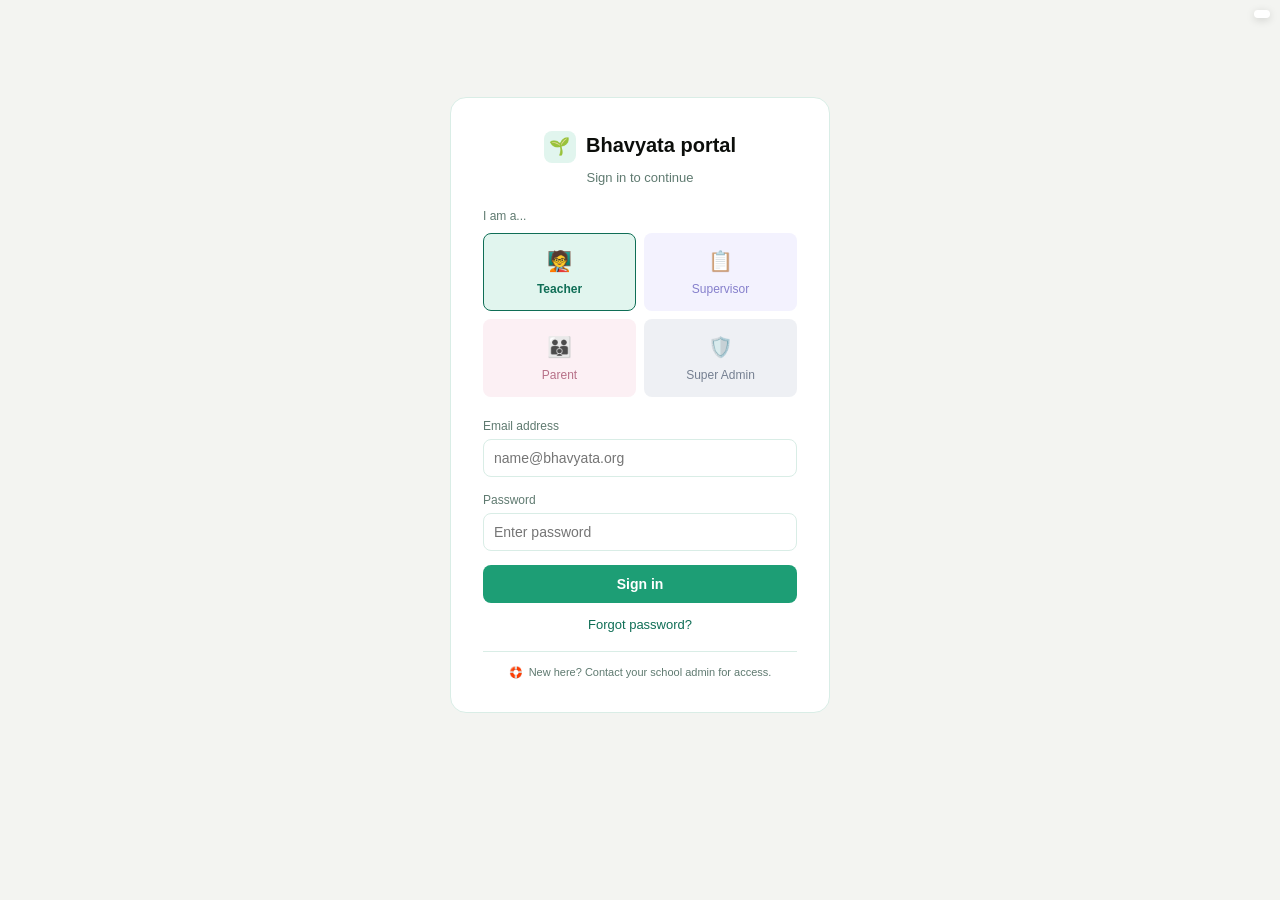
==== commit d3838e1e: "changes made with the sample dashboard" ====
--- a/index.html
+++ b/index.html
@@ -1,12 +1,15 @@
 <!DOCTYPE html>
-<html lang="en">
+<html lang="en" data-theme="light">
 <head>
 <meta charset="UTF-8" />
 <meta name="viewport" content="width=device-width, initial-scale=1.0" />
 <title>Bhavyata Portal — teacher flow prototype</title>
-<link rel="stylesheet" href="css/style.css" />
+<link rel="stylesheet" href="css/style-legacy.css" />
+<link rel="stylesheet" href="css/style-new-design.css" />
 </head>
 <body>
+
+<div id="preview-banner"></div>
 
 <div id="google_translate_element" style="position:fixed; top:10px; right:10px; z-index:9999; background:#fff; border-radius:8px; padding:4px 8px; box-shadow:0 2px 8px rgba(0,0,0,0.15); font-size:12px;"></div>
 
@@ -25,12 +28,14 @@
         <div class="role-btn" data-role="parent" onclick="selectRole('parent', this)"><span class="icon">👪</span><span>Parent</span></div>
         <div class="role-btn" data-role="superadmin" onclick="selectRole('superadmin', this)"><span class="icon">🛡️</span><span>Super Admin</span></div>
       </div>
-      <label>Email address</label>
-      <input type="email" id="loginEmail" placeholder="name@bhavyata.org" />
-      <label>Password</label>
-      <input type="password" id="loginPassword" placeholder="Enter password" />
-      <div id="loginError" class="login-error hidden"></div>
-      <button class="btn-primary" id="loginBtn" onclick="login()">Sign in</button>
+      <form id="loginForm" onsubmit="return handleLoginSubmit(event)" autocomplete="on">
+        <label>Email address</label>
+        <input type="email" id="loginEmail" name="email" placeholder="name@bhavyata.org" autocomplete="username" required />
+        <label>Password</label>
+        <input type="password" id="loginPassword" name="password" placeholder="Enter password" autocomplete="current-password" required />
+        <div id="loginError" class="login-error hidden"></div>
+        <button type="submit" class="btn-primary" id="loginBtn">Sign in</button>
+      </form>
       <div class="forgot">Forgot password?</div>
       <div class="login-footer">🛟 <span>New here? Contact your school admin for access.</span></div>
       <div id="devSkipLoginWrap" class="hidden" style="text-align:center; margin-top:10px;">
@@ -42,114 +47,7 @@
   </div>
 </div>
 
-<div id="view-attendance" class="hidden">
-  <div class="topbar">
-    <div class="topbar-left"><span class="topbar-brand"><span class="topbar-brand-icon"><img src="assets/logo.png" alt="Bhavyata Foundation logo" class="brand-logo-img" onerror="this.style.display='none'; this.nextElementSibling.style.display='flex';"><span class="brand-fallback-emoji">🌱</span></span><span class="brand">Bhavyata portal</span></span><span class="tag">Teacher</span></div>
-    <button onclick="logout()">Log out</button>
-  </div>
-  <div class="attend-wrap">
-    <div class="attend-card">
-      <div class="icon-big">🗓️</div>
-      <h2>Mark today's attendance</h2>
-      <p id="attendGateMessage">It's past 12:30 PM — please mark today's attendance to continue.</p>
-      <button class="btn-present" onclick="markAttendance('present')">Mark myself present</button>
-      <button class="btn-absent" onclick="markAttendance('absent')">Mark leave / absent</button>
-    </div>
-  </div>
-</div>
-
-<div id="view-dashboard" class="hidden">
-  <div class="topbar">
-    <div class="topbar-left">
-      <button class="menu-toggle" onclick="toggleSidebar()" aria-label="Menu">☰</button>
-      <span class="topbar-brand"><span class="topbar-brand-icon"><img src="assets/logo.png" alt="Bhavyata Foundation logo" class="brand-logo-img" onerror="this.style.display='none'; this.nextElementSibling.style.display='flex';"><span class="brand-fallback-emoji">🌱</span></span><span class="brand">Bhavyata portal</span></span>
-      <span class="page-label" id="pageLabel">Weekly Activities</span>
-    </div>
-    <div class="user-menu" id="userMenu">
-      <button class="user-menu-trigger" onclick="toggleUserMenu()">
-        <span class="user-avatar">MS</span>
-        <span class="user-name-block">
-          <span class="user-name">Mrs. Sharma</span>
-          <span class="tag">Teacher</span>
-        </span>
-        <span class="user-caret">▾</span>
-      </button>
-      <div class="user-dropdown hidden" id="userDropdown">
-        <button onclick="logout()">Log out</button>
-      </div>
-    </div>
-  </div>
-
-  <div class="layout">
-  <div class="sidebar-backdrop" id="sidebarBackdrop" onclick="closeSidebar()"></div>
-  <div class="sidebar" id="sidebar">
-    <div class="sidebar-nav">
-      <button class="sidebar-nav-btn active" id="navWorkbook" onclick="switchSidebarSection('workbook')">📘 <span>Weekly Activities</span></button>
-      <button class="sidebar-nav-btn" id="navAttendance" onclick="switchSidebarSection('attendance')">🗓️ <span>Attendance</span></button>
-      <button class="sidebar-nav-btn" id="navCalendar" onclick="switchSidebarSection('calendar')">📅 <span>My Attendance</span></button>
-      <button class="sidebar-nav-btn" id="navEvents" onclick="switchSidebarSection('events')">📌 <span>School Events</span></button>
-      <button class="sidebar-nav-btn" id="navUploadPhoto" onclick="switchSidebarSection('uploadphoto')">📷 <span>Upload Activity Photo</span></button>
-      <button class="sidebar-nav-btn" id="navMaterials" onclick="switchSidebarSection('materials')">📦 <span>Materials</span></button>
-      <button class="sidebar-nav-btn" onclick="location.href='textbooks.html'">📚 <span>Textbooks</span></button>
-    </div>
-    <div id="sidebar-workbook-section">
-      <div class="sidebar-label">Term 1 · June–Sept</div>
-      <div id="week-list"></div>
-    </div>
-  </div>
-
-  <div class="dash">
-    <div class="banner-success">
-      <span>✓ Attendance marked for today — Present</span>
-      <span id="attend-time">9:02 AM</span>
-    </div>
-
-    <h1>Mrs. Sharma — Jr KG B</h1>
-    <p class="sub" id="week-subheading">Week 1 · Term 1 · Theme: My Classroom</p>
-
-    <div id="today-overview" class="today-overview"></div>
-
-    <div class="stat-grid">
-      <div class="stat-card"><p class="label">My attendance (term)</p><p class="value notranslate">96%</p></div>
-      <div class="stat-card"><p class="label">Class attendance today</p><p class="value notranslate" id="classAttendanceValue">26/28</p></div>
-      <div class="stat-card"><p class="label">Tasks pending today</p><p class="value warn notranslate" id="pending-count">0</p></div>
-      <div class="stat-card"><p class="label">Supervisor rating</p><p class="value notranslate">4.6</p></div>
-    </div>
-
-    <div id="week-body"></div>
-    <div id="attendance-body" class="hidden"></div>
-    <div id="calendar-body" class="hidden"></div>
-    <div id="events-body" class="hidden"></div>
-    <div id="upload-photo-body" class="hidden"></div>
-    <div id="materials-body" class="hidden"></div>
-  </div>
-  </div>
-</div>
-
-<script src="js/i18n.js" defer></script>
-<!-- Weeks core must load first — it declares the shared containers
-     (WEEKLY_PLAN, INTERACTIVE_ACTIVITIES, etc.) that each week file
-     below adds its own content into. Add a new week's <script> tag
-     here, after weeks-core.js, once its file exists. -->
-<script src="js/weeks/weeks-core.js" defer></script>
-<script src="js/weeks/festivals.js" defer></script>
-<script src="js/weeks/week1.js" defer></script>
-<script src="js/weeks/week2.js" defer></script>
-<script src="js/weeks/week3.js" defer></script>
-<script src="js/weeks/week4.js" defer></script>
-<script src="js/weeks/week5.js" defer></script>
-<script src="js/weeks/week6.js" defer></script>
-<script src="js/weeks/week7.js" defer></script>
-<script src="js/weeks/week8.js" defer></script>
-<script src="js/weeks/week9.js" defer></script>
-<script src="js/events-calendar.js" defer></script>
 <script src="js/main.js" defer></script>
-<!-- Must load AFTER main.js — see activity-renderers.js for why. -->
-<script src="js/weeks/activity-renderers.js" defer></script>
-<script>
-  document.addEventListener('DOMContentLoaded', function(){
-  });
-</script>
 
 <!-- ===========================================================
      GOOGLE TRANSLATE — auto-translates the whole page.
@@ -172,7 +70,6 @@
   }
 </script>
 <script src="https://translate.google.com/translate_a/element.js?cb=googleTranslateElementInit"></script>
-<script src="js/digit-convert.js" defer></script>
 
 </body>
 </html>
--- a/css/style-legacy.css
+++ b/css/style-legacy.css
@@ -0,0 +1,811 @@
+@import url('https://fonts.googleapis.com/css2?family=Noto+Sans+Devanagari:wght@400;700&display=swap');
+:root{
+    --primary:#1d9e75; --primary-dark:#0f6e56; --primary-light:#e1f5ee;
+    --bg:#f4faf8; --card:#ffffff; --border:#d9ede6; --text:#1c2a24; --text-muted:#5f7a70;
+    --success:#1c8a5c; --success-bg:#e3f5ec; --warning:#b3760b; --warning-bg:#fdf2df;
+
+    /* Secondary role accents — used only on the login role picker */
+    --role-supervisor:#534ab7; --role-supervisor-light:#eeedfe;
+    --role-parent:#993556; --role-parent-light:#fbeaf0;
+  }
+  *{box-sizing:border-box;}
+  body{margin:0; font-family:Arial, Helvetica, sans-serif; background:var(--bg); color:var(--text);}
+  .hidden{display:none !important;}
+
+  .topbar{background:var(--primary); color:#fff; padding:14px 24px; display:flex; align-items:center; justify-content:space-between;}
+  .topbar .brand{font-size:18px; font-weight:bold;}
+  .topbar .tag{font-size:12px; background:rgba(255,255,255,0.2); padding:3px 10px; border-radius:12px; margin-left:8px;}
+  .topbar button{background:rgba(255,255,255,0.15); color:#fff; border:none; padding:8px 14px; border-radius:6px; cursor:pointer; font-size:13px;}
+
+  .login-wrap{display:flex; justify-content:center; align-items:center; min-height:90vh; padding:20px;}
+  .login-card{background:var(--card); border:1px solid var(--border); border-radius:16px; padding:32px; width:100%; max-width:380px;}
+
+  .login-brand{display:flex; align-items:center; justify-content:center; gap:10px; margin-bottom:4px;}
+  .login-brand .brand-badge{width:32px; height:32px; border-radius:8px; background:var(--primary-light); color:var(--primary-dark); display:flex; align-items:center; justify-content:center; font-size:17px; flex-shrink:0;}
+
+  .login-card h2{margin:0 0 4px; font-size:20px; text-align:center;}
+  .login-card p.sub{margin:0 0 20px; text-align:center; color:var(--text-muted); font-size:13px;}
+  .role-label{font-size:12px; color:var(--text-muted); margin-bottom:8px; display:block;}
+  .role-grid{display:grid; grid-template-columns:repeat(2,1fr); gap:8px; margin-bottom:20px;}
+
+  .role-btn{border:1px solid transparent; background:var(--bg); border-radius:8px; padding:12px 6px; text-align:center; cursor:pointer; font-size:12px; color:var(--text-muted); opacity:0.7; transition:opacity .15s, border-color .15s;}
+  .role-btn:hover{opacity:1;}
+  .role-btn .icon{font-size:20px; display:block; margin-bottom:4px;}
+
+  /* Role-specific tints — teal (teacher, matches site theme), purple (supervisor), coral (parent) */
+  .role-btn[data-role="teacher"]{background:var(--primary-light); color:var(--primary-dark);}
+  .role-btn[data-role="supervisor"]{background:var(--role-supervisor-light); color:var(--role-supervisor);}
+  .role-btn[data-role="parent"]{background:var(--role-parent-light); color:var(--role-parent);}
+
+  .role-btn.active{opacity:1; font-weight:bold; border-width:1.5px;}
+  .role-btn[data-role="teacher"].active{border-color:var(--primary-dark);}
+  .role-btn[data-role="supervisor"].active{border-color:var(--role-supervisor);}
+  .role-btn[data-role="parent"].active{border-color:var(--role-parent);}
+
+  label{font-size:12px; color:var(--text-muted); display:block; margin:0 0 4px;}
+  input{width:100%; padding:10px; margin-bottom:14px; border:1px solid var(--border); border-radius:8px; font-size:14px;}
+  input:focus{outline:none; border-color:var(--primary); box-shadow:0 0 0 3px var(--primary-light);}
+
+  .btn-primary{width:100%; background:var(--primary); color:#fff; border:none; padding:11px; border-radius:8px; font-size:14px; font-weight:bold; cursor:pointer; margin-bottom:12px; transition:background .15s;}
+  .btn-primary:hover{background:var(--primary-dark);}
+  .login-error{background:var(--danger-bg); color:var(--danger); border-radius:8px; padding:9px 12px; font-size:12.5px; margin-bottom:12px;}
+  .forgot{text-align:center; font-size:13px; color:var(--primary-dark); cursor:pointer;}
+  .login-footer{border-top:1px solid var(--border); margin-top:16px; padding-top:12px; text-align:center; font-size:11px; color:var(--text-muted); display:flex; align-items:center; justify-content:center; gap:6px;}
+
+  .attend-wrap{display:flex; justify-content:center; align-items:center; min-height:90vh; padding:20px;}
+  .attend-card{background:var(--card); border:1px solid var(--border); border-radius:14px; padding:36px; width:100%; max-width:380px; text-align:center;}
+  .attend-card .icon-big{font-size:40px; margin-bottom:12px;}
+  .attend-card h2{margin:0 0 6px; font-size:19px;}
+  .attend-card p{color:var(--text-muted); font-size:13px; margin:0 0 24px;}
+  .btn-present{background:var(--success); color:#fff; border:none; padding:12px 20px; border-radius:8px; font-size:14px; font-weight:bold; cursor:pointer; width:100%; margin-bottom:10px;}
+  .btn-absent{background:transparent; color:var(--text-muted); border:1px solid var(--border); padding:10px 20px; border-radius:8px; font-size:13px; cursor:pointer; width:100%;}
+
+  .topbar button.menu-toggle{background:transparent; padding:6px 10px; margin-right:14px; font-size:18px; display:none;}
+
+  .topbar-left{display:flex; align-items:center; gap:10px; min-width:0;}
+  .topbar-brand{display:flex; align-items:center; gap:8px; flex-shrink:0;}
+  .topbar-brand-icon{display:inline-flex; width:32px; height:32px; align-items:center; justify-content:center; flex-shrink:0; border-radius:8px; overflow:hidden;}
+  .brand-logo-img{width:100%; height:100%; object-fit:contain; display:block;}
+  .brand-fallback-emoji{display:none; width:100%; height:100%; align-items:center; justify-content:center; font-size:17px; background:rgba(255,255,255,0.15); border-radius:8px;}
+  .page-label{font-size:12px; opacity:0.85; padding-left:10px; border-left:1px solid rgba(255,255,255,0.35); display:none; white-space:nowrap; overflow:hidden; text-overflow:ellipsis;}
+  @media (max-width:760px){ .page-label{display:inline-block;} }
+
+  .user-menu{position:relative; flex-shrink:0;}
+  .user-menu-trigger{display:flex; align-items:center; gap:8px; background:rgba(255,255,255,0.15); border:none; border-radius:20px; padding:5px 12px 5px 5px; cursor:pointer; color:#fff;}
+  .user-menu-trigger:hover{background:rgba(255,255,255,0.25);}
+  .user-avatar{width:28px; height:28px; border-radius:50%; background:rgba(255,255,255,0.25); display:flex; align-items:center; justify-content:center; font-size:11px; font-weight:bold; flex-shrink:0;}
+  .user-name-block{display:flex; flex-direction:column; align-items:flex-start; line-height:1.2;}
+  .user-name{font-size:12.5px; font-weight:bold;}
+  .user-menu-trigger .tag{margin-left:0; font-size:9.5px; padding:1px 7px;}
+  .user-caret{font-size:9px; opacity:0.8;}
+
+  .user-dropdown{position:absolute; top:calc(100% + 8px); right:0; background:#fff; border:1px solid var(--border); border-radius:10px; box-shadow:0 8px 20px rgba(0,0,0,0.18); min-width:150px; padding:6px; z-index:80;}
+  .user-dropdown.hidden{display:none;}
+  .user-dropdown button{width:100%; text-align:left; background:transparent; color:var(--text); padding:9px 10px; border-radius:6px; font-size:13px; font-weight:normal; box-shadow:none;}
+  .user-dropdown button:hover{background:var(--bg);}
+
+  @media (max-width:520px){
+    .user-name-block{display:none;}
+    .user-menu-trigger{padding:5px;}
+  }
+
+  .layout{display:flex; align-items:flex-start; position:relative;}
+  .sidebar{width:240px; flex-shrink:0; background:var(--card); border-right:1px solid var(--border); height:calc(100vh - 52px); overflow-y:auto; padding:16px 0; position:sticky; top:52px;}
+  .sidebar-backdrop{display:none;}
+  .sidebar-label{font-size:10px; font-weight:bold; color:var(--text-muted); text-transform:uppercase; letter-spacing:.06em; padding:0 16px 8px;}
+
+  .sidebar-nav{display:flex; flex-direction:column; gap:2px; padding:0 12px 14px; border-bottom:1px solid var(--border); margin-bottom:14px;}
+  .sidebar-nav-btn{display:block; width:100%; text-align:left; background:transparent; border:none; padding:10px 10px; border-radius:8px; font-size:12.5px; font-weight:bold; color:var(--text-muted); cursor:pointer;}
+  .sidebar-nav-btn:hover{background:var(--bg);}
+  .sidebar-nav-btn.active{background:var(--primary-light); color:var(--primary-dark);}
+
+  .attendance-summary{display:grid; grid-template-columns:repeat(3,1fr); gap:14px; margin-bottom:20px;}
+  .attendance-roster{background:var(--card); border:1px solid var(--border); border-radius:10px; overflow:hidden;}
+  .attendance-row{display:flex; align-items:center; justify-content:space-between; padding:12px 16px; border-bottom:1px solid var(--border);}
+  .attendance-row:last-child{border-bottom:none;}
+  .attendance-row .name{font-size:13px; font-weight:bold;}
+  .attendance-toggle{display:flex; gap:6px;}
+  .att-btn{font-size:11px; font-weight:bold; padding:6px 12px; border-radius:16px; border:1px solid var(--border); background:var(--bg); color:var(--text-muted); cursor:pointer;}
+  .att-btn.present.active{background:var(--success); color:#fff; border-color:var(--success);}
+  .att-btn.absent.active{background:#d9534f; color:#fff; border-color:#d9534f;}
+  .attendance-header{display:flex; align-items:center; justify-content:space-between; margin-bottom:16px; flex-wrap:wrap; gap:10px;}
+  .attendance-header h1{margin:0;}
+  .btn-mark-all{background:var(--primary); color:#fff; border:none; padding:8px 14px; border-radius:8px; font-size:13px; font-weight:bold; cursor:pointer;}
+  .btn-mark-all:hover{background:var(--primary-dark);}
+  .attendance-search{width:100%; padding:10px; margin-bottom:14px; border:1px solid var(--border); border-radius:8px; font-size:14px;}
+  .attendance-search:focus{outline:none; border-color:var(--primary); box-shadow:0 0 0 3px var(--primary-light);}
+
+.attendance-footer{display:flex; align-items:center; justify-content:space-between; margin-top:16px;}
+.attendance-footer .marked-count{font-size:12px; color:var(--text-muted);}
+.btn-save-attendance{background:var(--primary); color:#fff; border:none; padding:10px 20px; border-radius:8px; font-size:14px; font-weight:bold; cursor:pointer;}
+.btn-save-attendance:hover{background:var(--primary-dark);}
+.btn-save-attendance:disabled{background:var(--border); cursor:default;}
+
+.attendance-row.filtered-out{display:none;}
+
+  @media (max-width:760px){
+    .topbar button.menu-toggle{display:inline-block;}
+    .sidebar{
+      position:fixed; top:52px; left:0; bottom:0; width:82%; max-width:300px;
+      height:auto; transform:translateX(-100%); transition:transform .2s ease;
+      z-index:60; box-shadow:2px 0 16px rgba(0,0,0,0.2);
+    }
+    .sidebar.open{transform:translateX(0);}
+    .sidebar-backdrop{
+      display:none; position:fixed; top:52px; left:0; right:0; bottom:0;
+      background:rgba(0,0,0,0.35); z-index:55;
+    }
+    .sidebar-backdrop.show{display:block;}
+    .dash{padding:16px 14px; max-width:100%;}
+    .stat-grid{grid-template-columns:repeat(2,1fr);}
+    .day-tabs, .domain-tabs{overflow-x:auto; -webkit-overflow-scrolling:touch; flex-wrap:nowrap; padding-bottom:4px;}
+    .day-tab, .domain-tab{flex-shrink:0;}
+    .attendance-summary{grid-template-columns:repeat(3,1fr); gap:8px;}
+    .attendance-row{padding:10px 12px;}
+  }
+  @media (max-width:420px){
+    .stat-grid{grid-template-columns:1fr 1fr;}
+    .dash h1{font-size:18px;}
+    .topbar{padding:12px 14px;}
+    .topbar .brand{font-size:15px;}
+    .topbar .tag{margin-left:6px; padding:2px 8px;}
+  }
+  .week-item{display:flex; align-items:center; gap:10px; padding:8px 16px; cursor:pointer; border-left:3px solid transparent;}
+  .week-item:hover{background:var(--primary-light);}
+  .week-item.active{background:var(--primary-light); border-left-color:var(--primary);}
+  .week-num{width:26px; height:26px; border-radius:50%; background:var(--bg); color:var(--text-muted); font-size:11px; font-weight:bold; display:flex; align-items:center; justify-content:center; flex-shrink:0;}
+  .week-item.active .week-num{background:var(--primary); color:#fff;}
+  .week-item.has-content .week-num{background:var(--success); color:#fff;}
+  .week-info{flex:1; min-width:0;}
+  .week-title{font-size:12px; font-weight:bold; color:var(--text); white-space:nowrap; overflow:hidden; text-overflow:ellipsis;}
+  .week-dates{font-size:10px; color:var(--text-muted);}
+  .chevron{font-size:10px; color:var(--text-muted); transition:transform .15s; flex-shrink:0;}
+  .chevron.open{transform:rotate(90deg);}
+  .day-topic-list{margin:6px 0 6px 36px; padding-right:12px; display:flex; flex-direction:column; gap:7px;}
+  .day-topic-heading{font-size:10px; font-weight:bold; color:var(--primary-dark); text-transform:uppercase; letter-spacing:.05em; margin-bottom:2px;}
+  .day-topic-row{display:flex; align-items:flex-start; gap:7px; font-size:11px; cursor:pointer;}
+  .day-topic-row input[type=checkbox]{margin-top:2px; width:13px; height:13px; cursor:pointer; flex-shrink:0;}
+  .day-topic-row .dt-label{flex:1; line-height:1.35;}
+  .day-topic-row.active-day .dt-label{color:var(--primary-dark); font-weight:bold;}
+  .day-topic-row .dt-label.dt-done{color:var(--text-muted); text-decoration:line-through;}
+
+  .dash{flex:1; padding:24px; max-width:960px; margin:0;}
+  .banner-success{display:flex; align-items:center; justify-content:space-between; background:var(--success-bg); color:var(--success); border-radius:10px; padding:10px 16px; margin-bottom:20px; font-size:13px;}
+  .banner-success.pending{background:var(--warning-bg); color:var(--warning);}
+  .dash h1{font-size:20px; margin:0 0 4px;}
+  .dash .sub{color:var(--text-muted); font-size:13px; margin:0 0 20px;}
+  .stat-grid{display:grid; grid-template-columns:repeat(auto-fit,minmax(150px,1fr)); gap:14px; margin-bottom:22px;}
+  .stat-card{background:var(--card); border:1px solid var(--border); border-radius:10px; padding:14px;}
+  .stat-card .label{font-size:12px; color:var(--text-muted); margin:0 0 6px;}
+  .stat-card .value{font-size:22px; font-weight:bold; margin:0;}
+  .value.warn{color:var(--warning);}
+
+  .day-tabs{display:flex; gap:6px; margin-bottom:14px;}
+  .day-tab{border:1px solid var(--border); background:var(--card); padding:7px 14px; border-radius:8px; font-size:12px; cursor:pointer; color:var(--text-muted);}
+  .day-tab.active{background:var(--text); color:#fff; border-color:var(--text); font-weight:bold;}
+
+  .value-banner{background:var(--primary-light); color:var(--primary-dark); border-radius:10px; padding:10px 14px; font-size:13px; margin-bottom:16px;}
+
+  .domain-tabs{display:flex; gap:6px; flex-wrap:wrap; margin-bottom:16px;}
+  .domain-tab{border:1px solid var(--border); background:var(--card); padding:7px 13px; border-radius:20px; font-size:12px; cursor:pointer; color:var(--text-muted);}
+  .domain-tab.active{background:var(--primary); color:#fff; border-color:var(--primary); font-weight:bold;}
+
+  .topic-complete-banner{background:var(--success-bg); color:var(--success); border-radius:10px; padding:12px 16px; margin-bottom:16px; font-size:14px; font-weight:bold; display:flex; align-items:center; gap:8px;}
+  .topic-complete-banner.pending{background:var(--warning-bg); color:var(--warning);}
+
+  .domain-grid{display:grid; grid-template-columns:repeat(2,1fr); gap:16px;}
+  @media (max-width:760px){ .domain-grid{grid-template-columns:1fr;} }
+  .stage-foot{display:flex; align-items:center; justify-content:space-between; margin-top:12px; padding-top:10px; border-top:1px solid var(--border); gap:10px; flex-wrap:wrap;}
+  .mark-taught{display:flex; align-items:center; gap:6px; font-size:12px; color:var(--text-muted); cursor:pointer;}
+  .mark-taught input{margin:0; width:14px; height:14px; cursor:pointer;}
+
+  .stage-card{background:var(--card); border:1px solid var(--border); border-top:3px solid var(--primary); border-radius:10px; padding:14px; margin-bottom:12px;}
+  .stage-card.done{border-top-color:var(--success);}
+  .stage-time{font-size:11px; font-weight:normal; color:var(--text-muted); margin-left:6px;}
+
+.today-overview{background:var(--card); border:1px solid var(--border); border-radius:10px; margin-bottom:18px; overflow:hidden;}
+.overview-header{display:flex; align-items:center; justify-content:space-between; padding:12px 16px; background:var(--primary-light); color:var(--primary-dark); font-size:13px; font-weight:bold;}
+.overview-toggle{font-size:12px; font-weight:normal; cursor:pointer; text-decoration:underline;}
+.overview-body{padding:4px 0;}
+.overview-body.hidden{display:none;}
+
+.overview-row{display:grid; grid-template-columns:90px 150px 1fr 24px; align-items:center; gap:8px; padding:8px 16px; border-bottom:1px solid var(--border); font-size:12px;}
+.overview-row:last-child{border-bottom:none;}
+.overview-time{color:var(--text-muted); font-size:11px;}
+.overview-domain{font-weight:bold;}
+.overview-activity{color:var(--text-muted);}
+.overview-status{text-align:center; font-weight:bold; color:var(--text-muted);}
+.overview-row.done .overview-status{color:var(--primary-dark);}
+.overview-row.done .overview-domain{color:var(--primary-dark);}
+
+@media (max-width:520px){
+  .overview-row{grid-template-columns:70px 1fr 20px; grid-template-rows:auto auto;}
+  .overview-activity{grid-column:2/3; grid-row:2; font-size:11px;}
+  .overview-domain{grid-column:2/3; grid-row:1;}
+}
+  .stage-head{display:flex; align-items:center; justify-content:space-between; margin-bottom:8px;}
+  .stage-head .name{font-size:13px; font-weight:bold;}
+  .stage-tag{font-size:11px; padding:3px 9px; border-radius:10px; background:var(--bg); color:var(--text-muted);}
+  .stage-tag.done{background:var(--success-bg); color:var(--success);}
+  .materials-line{font-size:11px; color:var(--text-muted); margin-bottom:8px; font-style:italic;}
+  .task-row{display:flex; align-items:flex-start; gap:8px; font-size:13px; padding:5px 0;}
+  .task-row input[type=checkbox]{margin-top:2px; width:15px; height:15px; cursor:pointer; flex-shrink:0;}
+  .task-row span.done-text{color:var(--text-muted); text-decoration:line-through;}
+
+  .h5p-block{background:var(--bg); border:1px dashed var(--border); border-radius:8px; padding:14px; margin:10px 0;}
+  .h5p-block .h5p-frame{background:transparent; border-radius:6px; margin-bottom:10px;}
+  .h5p-block .h5p-note{font-size:11px; color:var(--text-muted); margin:0 0 10px;}
+  .btn-h5p-done{background:var(--success); color:#fff; border:none; padding:7px 14px; border-radius:8px; font-size:12px; font-weight:bold; cursor:pointer;}
+  .btn-h5p-done.done{background:var(--success-bg); color:var(--success); cursor:default;}
+  .h5p-done-msg{background:var(--success-bg); color:var(--success); border-radius:8px; padding:14px 16px; font-size:13px; font-weight:bold; text-align:center;}
+
+  /* ===== Mounted H5P-style activity widgets ===== */
+  :root{
+    --lang:#2C8FC4;   --lang-dark:#1F6C99;
+    --num:#EE8F35;    --num-dark:#C96F1F;
+    --soc:#E15C74;    --soc-dark:#B93E56;
+    --phy:#3FA669;    --phy-dark:#2C8451;
+    --cre:#D89A00;    --cre-dark:#AD7B00;
+    --life:#7C6FD1;   --life-dark:#5F52B3;
+  }
+  .h5p-frame .g-btn{
+    font-family:Arial, Helvetica, sans-serif; border:none; border-radius:20px; padding:9px 18px;
+    font-size:12px; font-weight:bold; cursor:pointer; color:#fff; box-shadow:0 3px 8px rgba(0,0,0,0.15);
+  }
+  .h5p-frame .g-btn.secondary{background:#fff; color:var(--text); border:1px solid var(--border); box-shadow:none;}
+
+ .welcome-play-btn{
+  background: var(--primary-light);
+  color: var(--primary-dark);
+  border: 1.5px solid var(--primary);
+  font-weight: bold;
+}
+.welcome-play-btn:hover{
+  background: var(--primary);
+  color: #fff;
+}
+.g-welcome-actions .g-btn.secondary:hover{
+  background: var(--primary);
+  color: #fff;
+}
+  .g-welcome-note.playing{animation:g-bounce 0.4s infinite;}
+  .g-lang-card{max-width:380px; margin:0 auto; background:#fff; border:1px solid var(--border); border-radius:12px; padding:22px 18px; text-align:center;}
+  .g-lang-emoji{font-size:3rem; display:block; margin-bottom:8px;}
+  .g-lang-q{font-size:1rem; font-weight:bold; margin-bottom:10px;}
+  .g-lang-ans{font-size:1.2rem; font-weight:bold; color:var(--lang-dark); min-height:1.4em;}
+  .g-lang-sent{font-size:0.9rem; color:var(--text-muted); min-height:1.3em; margin-bottom:6px;}
+  .g-lang-controls{display:flex; justify-content:center; gap:8px; margin-top:14px;}
+  .g-lang-prog{margin-top:10px; font-size:0.75rem; color:var(--text-muted);}
+
+  .g-sort-status{text-align:center; font-size:0.85rem; font-weight:bold; color:var(--num-dark); margin-bottom:10px;}
+  .g-sort-tray{display:flex; gap:10px; flex-wrap:wrap; justify-content:center; padding:12px; background:#fff; border:1px solid var(--border); border-radius:10px; min-height:60px; margin-bottom:14px;}
+  .g-zones{display:grid; grid-template-columns:repeat(4,1fr); gap:8px;}
+  @media (max-width:520px){ .g-zones{grid-template-columns:repeat(2,1fr);} }
+  .g-zone{border:2px dashed var(--num); border-radius:10px; min-height:90px; padding:8px 4px; text-align:center; background:rgba(238,143,53,0.06);}
+  .g-zone h5{margin:0 0 6px; font-size:0.72rem; color:var(--num-dark);}
+  .g-chip{width:44px; height:44px; border-radius:10px; background:#fff; border:1px solid var(--border); display:flex; align-items:center; justify-content:center; font-size:1.4rem; box-shadow:0 3px 6px rgba(0,0,0,0.12); cursor:grab; user-select:none; margin:2px auto;}
+  .g-chip.placed{cursor:default; box-shadow:0 0 0 2px var(--phy) inset;}
+  .g-shake{animation:g-shake .4s;}
+  @keyframes g-shake{0%,100%{transform:translateX(0);} 25%{transform:translateX(-6px);} 75%{transform:translateX(6px);}}
+
+  .g-scenario{max-width:460px; margin:0 auto; text-align:center;}
+  .g-scenario-text{font-size:0.95rem; font-weight:bold; background:#fff; border:1px solid var(--border); border-radius:10px; padding:16px; margin-bottom:14px;}
+  .g-scenario-opts{display:flex; flex-direction:column; gap:8px;}
+  .g-opt-btn{padding:10px 14px; border-radius:10px; border:1px solid var(--border); background:#fff; font-size:0.85rem; text-align:left; cursor:pointer;}
+  .g-opt-btn.correct{background:var(--success-bg); border-color:var(--success); font-weight:bold;}
+  .g-opt-btn.incorrect{background:rgba(225,92,116,0.15); border-color:var(--soc);}
+  .g-opt-btn:disabled{cursor:default;}
+  .g-feedback{margin-top:10px; font-size:0.85rem; font-weight:bold; min-height:1.3em;}
+  .g-scenario-controls{margin-top:14px; text-align:center;}
+
+  .g-phy-card{max-width:380px; margin:0 auto; text-align:center; background:#fff; border:1px solid var(--border); border-radius:12px; padding:22px 18px;}
+  .g-phy-icon{font-size:2.6rem;}
+  .g-phy-title{font-size:1rem; font-weight:bold; margin:4px 0; color:var(--phy-dark);}
+  .g-phy-cue{font-size:0.85rem; color:var(--text-muted); margin-bottom:12px;}
+  .g-phy-timer{font-size:1.8rem; font-weight:bold; color:var(--phy-dark); min-height:1.2em; margin-bottom:8px;}
+  .g-phy-controls{display:flex; justify-content:center; gap:8px;}
+  .g-phy-prog{margin-top:10px; font-size:0.75rem; color:var(--text-muted);}
+
+  .g-color-wrap{display:flex; gap:16px; flex-wrap:wrap; justify-content:center; align-items:flex-start;}
+  .g-palette{display:flex; flex-direction:column; gap:6px;}
+  .g-swatch{width:30px; height:30px; border-radius:50%; cursor:pointer; border:2px solid #fff; box-shadow:0 2px 5px rgba(0,0,0,0.2);}
+  .g-swatch.selected{border-color:var(--text);}
+  .g-canvas-frame{background:#fff; border:1px solid var(--border); border-radius:10px; padding:14px;}
+  .g-canvas-frame svg{width:180px; height:198px;}
+  .g-canvas-frame path, .g-canvas-frame rect{cursor:pointer;}
+
+  .g-life-status{text-align:center; font-size:0.85rem; font-weight:bold; color:var(--life-dark); margin-bottom:10px;}
+  .g-life-tray{display:flex; gap:10px; flex-wrap:wrap; justify-content:center; padding:12px; background:#fff; border:1px solid var(--border); border-radius:10px; margin-bottom:14px;}
+  .g-life-zones{display:grid; grid-template-columns:repeat(3,1fr); gap:8px;}
+  @media (max-width:520px){ .g-life-zones{grid-template-columns:repeat(2,1fr);} }
+  .g-life-zone{border:2px dashed var(--life); border-radius:10px; min-height:80px; padding:8px 4px; text-align:center; background:rgba(124,111,209,0.06);}
+  .g-life-zone h5{margin:0 0 4px; font-size:0.68rem; color:var(--life-dark);}
+
+  .empty-state{background:var(--card); border:1px dashed var(--border); border-radius:10px; padding:30px; text-align:center; color:var(--text-muted); font-size:13px; margin-bottom:20px;}
+
+  /* ===== Supervisor page additions — paste at the end of css/style.css ===== */
+:root{
+  --role-supervisor-dark:#3d3690;
+  --danger:#c8433f; --danger-bg:#fbeaea;
+}
+
+.sidebar-label{font-size:10px; font-weight:bold; color:var(--text-muted); text-transform:uppercase; letter-spacing:.06em; padding:0 16px 8px;}
+
+.teacher-item{display:flex; align-items:center; gap:10px; padding:10px 16px; cursor:pointer; border-left:3px solid transparent;}
+.teacher-item:hover{background:var(--role-supervisor-light);}
+.teacher-item.active{background:var(--role-supervisor-light); border-left-color:var(--role-supervisor);}
+.teacher-avatar{width:30px; height:30px; border-radius:50%; background:var(--role-supervisor-light); color:var(--role-supervisor-dark); font-size:12px; font-weight:bold; display:flex; align-items:center; justify-content:center; flex-shrink:0;}
+.teacher-item.visited .teacher-avatar{background:var(--success-bg); color:var(--success);}
+.teacher-info{flex:1; min-width:0;}
+.teacher-name{font-size:12.5px; font-weight:bold; white-space:nowrap; overflow:hidden; text-overflow:ellipsis;}
+.teacher-meta{font-size:10.5px; color:var(--text-muted);}
+.teacher-badge{font-size:9.5px; font-weight:bold; padding:2px 7px; border-radius:8px; flex-shrink:0;}
+.teacher-badge.pending{background:var(--warning-bg); color:var(--warning);}
+.teacher-badge.done{background:var(--success-bg); color:var(--success);}
+
+.visit-banner{display:flex; align-items:center; justify-content:space-between; background:var(--role-supervisor-light); color:var(--role-supervisor-dark); border-radius:10px; padding:12px 16px; margin-bottom:18px; font-size:13px; flex-wrap:wrap; gap:8px;}
+.btn-sup{background:var(--role-supervisor); color:#fff; border:none; padding:9px 16px; border-radius:8px; font-size:12.5px; font-weight:bold; cursor:pointer;}
+.btn-sup:hover{background:var(--role-supervisor-dark);}
+.btn-sup-outline{background:#fff; color:var(--role-supervisor); border:1.5px solid var(--role-supervisor); padding:8px 16px; border-radius:8px; font-size:12.5px; font-weight:bold; cursor:pointer;}
+
+.checklist-cat{background:var(--card); border:1px solid var(--border); border-radius:10px; margin-bottom:14px; overflow:hidden;}
+.cat-head{display:flex; align-items:center; justify-content:space-between; padding:12px 16px; background:var(--role-supervisor-light); color:var(--role-supervisor-dark); font-size:13px; font-weight:bold; cursor:pointer;}
+.cat-head .cat-progress{font-size:11px; font-weight:normal; opacity:.8;}
+.cat-chevron{transition:transform .15s;}
+.cat-chevron.open{transform:rotate(90deg);}
+.cat-body{padding:4px 0;}
+.cat-body.collapsed{display:none;}
+
+.check-row{display:grid; grid-template-columns:26px 1fr 190px; align-items:center; gap:10px; padding:10px 16px; border-bottom:1px solid var(--border);}
+.check-row:last-child{border-bottom:none;}
+.check-num{font-size:11px; color:var(--text-muted); font-style:italic;}
+.check-text{font-size:13px;}
+.check-controls{display:flex; gap:5px; justify-content:flex-end;}
+.rate-btn{width:34px; height:28px; border-radius:6px; border:1px solid var(--border); background:var(--bg); font-size:13px; cursor:pointer; color:var(--text-muted);}
+.rate-btn.good.active{background:var(--success); color:#fff; border-color:var(--success);}
+.rate-btn.bad.active{background:var(--danger); color:#fff; border-color:var(--danger);}
+.rate-btn.na.active{background:var(--text-muted); color:#fff; border-color:var(--text-muted);}
+
+.obs-row{grid-column:1/-1; margin-top:6px;}
+.obs-row input{width:100%; padding:7px 10px; border:1px solid var(--border); border-radius:6px; font-size:12px; font-family:inherit;}
+.obs-row input:focus{outline:none; border-color:var(--role-supervisor); box-shadow:0 0 0 3px var(--role-supervisor-light);}
+
+@media (max-width:640px){
+  .check-row{grid-template-columns:1fr; gap:6px;}
+  .check-controls{justify-content:flex-start;}
+}
+
+.attendance-table{width:100%; border-collapse:collapse; font-size:13px;}
+.attendance-table th{background:var(--role-supervisor-light); color:var(--role-supervisor-dark); text-align:left; padding:9px 12px; font-size:11.5px; text-transform:uppercase; letter-spacing:.03em;}
+.attendance-table td{padding:9px 12px; border-bottom:1px solid var(--border);}
+.attendance-table input[type=number]{width:60px; padding:5px 6px; border:1px solid var(--border); border-radius:5px; font-size:12.5px;}
+.attendance-table input[type=text]{width:100%; padding:5px 8px; border:1px solid var(--border); border-radius:5px; font-size:12px;}
+.pct-pill{font-size:11px; font-weight:bold; padding:3px 9px; border-radius:10px;}
+.pct-pill.high{background:var(--success-bg); color:var(--success);}
+.pct-pill.low{background:var(--warning-bg); color:var(--warning);}
+
+.submit-bar{display:flex; align-items:center; justify-content:space-between; background:var(--card); border:1px solid var(--border); border-radius:10px; padding:16px; margin-top:6px; flex-wrap:wrap; gap:10px;}
+.overall-score{font-size:13px; color:var(--text-muted);}
+.overall-score b{font-size:18px; color:var(--role-supervisor); margin-left:4px;}
+
+.visit-history{background:var(--card); border:1px solid var(--border); border-radius:10px; overflow:hidden;}
+.vh-row{display:grid; grid-template-columns:100px 1fr 90px 90px 24px; align-items:center; gap:10px; padding:12px 16px; border-bottom:1px solid var(--border); font-size:12.5px;}
+.vh-row:last-child{border-bottom:none;}
+.vh-date{color:var(--text-muted); font-size:11.5px;}
+.vh-teacher{font-weight:bold;}
+.vh-score{font-weight:bold; text-align:center;}
+.vh-score.good{color:var(--success);}
+.vh-score.warn{color:var(--warning);}
+.vh-flag{text-align:center;}
+@media (max-width:640px){
+  .vh-row{grid-template-columns:1fr 50px; grid-template-rows:auto auto;}
+  .vh-date{grid-row:2;}
+  .vh-teacher{grid-column:1/2;}
+  .vh-score{grid-column:2/3; grid-row:1; text-align:right;}
+  .vh-flag{display:none;}
+}
+
+/* ===== TEXTBOOK & READER — v2 with realistic page-turn ===== */
+/* Delete ANY earlier #page-stage / .flip-out / .flip-in / .page-image rules before pasting this. */
+
+.topbar{flex-wrap:wrap; gap:8px; row-gap:4px;}
+
+.bookstore-wrap{max-width:1000px; margin:0 auto; padding:32px 24px 60px; width:100%;}
+.bookstore-filterbar{display:flex; justify-content:center; margin-bottom:30px;}
+.division-tabs-row{display:flex; gap:6px; background:var(--card); border:1px solid var(--border); border-radius:30px; padding:5px; flex-wrap:wrap; justify-content:center;}
+.division-tab{border:none; background:transparent; padding:9px 24px; border-radius:24px; font-size:12.5px; font-weight:bold; color:var(--text-muted); cursor:pointer; white-space:nowrap;}
+.division-tab.active{background:var(--primary); color:#fff;}
+
+#textbook-body h1{text-align:center; font-size:20px; margin:0 0 4px;}
+#textbook-body .sub{text-align:center; margin-bottom:28px; color:var(--text-muted); font-size:13px;}
+
+.book-grid{display:grid; grid-template-columns:repeat(auto-fill, minmax(160px, 1fr)); gap:20px; justify-content:center;}
+.book-card{background:var(--card); border:1px solid var(--border); border-radius:12px; overflow:hidden; cursor:pointer; transition:transform .15s, box-shadow .15s; display:flex; flex-direction:column;}
+.book-card:hover{transform:translateY(-5px); box-shadow:0 10px 22px rgba(0,0,0,0.12);}
+.book-cover{aspect-ratio:4/5; display:flex; align-items:center; justify-content:center; background-size:cover; background-position:center top; background-color:#e1f5ee; flex-shrink:0;}
+.book-cover-emoji{font-size:2.6rem;}
+.book-info{padding:14px; flex:1;}
+.book-title{font-size:13.5px; font-weight:bold; margin-bottom:3px; line-height:1.3; color:var(--text);}
+.book-subject{font-size:11.5px; color:var(--text-muted);}
+.book-pagecount{font-size:10.5px; color:var(--primary-dark); margin-top:6px; font-weight:bold;}
+
+/* ---- Reader overlay ---- */
+#book-reader-overlay{
+  position:fixed !important; top:0; left:0; right:0; bottom:0;
+  width:100vw; height:100vh; background:#141f1a; z-index:9999;
+  display:flex; flex-direction:column;
+  padding:env(safe-area-inset-top) env(safe-area-inset-right) env(safe-area-inset-bottom) env(safe-area-inset-left);
+}
+#book-reader-overlay.hidden{display:none !important;}
+
+.reader-header{display:flex; align-items:center; justify-content:space-between; padding:16px 22px; color:#fff; flex-shrink:0;}
+.reader-title-block{display:flex; flex-direction:column; min-width:0;}
+#reader-title{font-size:15px; font-weight:bold; white-space:nowrap; overflow:hidden; text-overflow:ellipsis; max-width:60vw;}
+#reader-page-count{font-size:11.5px; opacity:.7; margin-top:2px;}
+.reader-header-actions{display:flex; gap:10px; flex-shrink:0;}
+.reader-fullscreen-btn, .reader-close{
+  background:rgba(255,255,255,0.15); color:#fff; border:none;
+  width:38px; height:38px; border-radius:50%; font-size:16px; cursor:pointer;
+  display:flex; align-items:center; justify-content:center; padding:0;
+}
+.reader-fullscreen-btn:hover, .reader-close:hover{background:rgba(255,255,255,0.3);}
+
+.book-stage-wrap{flex:1; display:flex; align-items:center; justify-content:center; gap:28px; padding:10px 24px 24px; min-height:0;}
+.reader-nav-btn{
+  background:rgba(255,255,255,0.15); color:#fff; border:none;
+  width:48px; height:48px; border-radius:50%; font-size:20px; cursor:pointer; flex-shrink:0;
+  display:flex; align-items:center; justify-content:center; padding:0;
+}
+.reader-nav-btn:disabled{opacity:.2; cursor:default;}
+.reader-nav-btn:not(:disabled):hover{background:rgba(255,255,255,0.3);}
+
+/* ---- The book stage: two stacked layers create the illusion ---- */
+#page-stage{
+  position:relative;
+  width:min(480px, 85vw);
+  height:min(640px, calc(100vh - 170px));
+  perspective:2200px;
+}
+.page-layer{
+  position:absolute; inset:0;
+  background:#fff; border-radius:12px; overflow:hidden;
+  box-shadow:0 25px 60px rgba(0,0,0,0.5);
+  backface-visibility:hidden;
+}
+#page-base{ z-index:1; }
+#page-leaf{ z-index:2; transform-style:preserve-3d; }
+.page-image{width:100%; height:100%; object-fit:contain; display:block; background:#fff;}
+
+.leaf-shadow{
+  position:absolute; inset:0; pointer-events:none;
+  background:linear-gradient(90deg, rgba(0,0,0,0.45), rgba(0,0,0,0) 55%);
+  opacity:0;
+}
+
+/* Forward flip: pivots on the left edge, rotating away to reveal the base beneath */
+#page-leaf.flip-fwd{
+  animation:flipForward .62s cubic-bezier(.4,.05,.25,1) forwards;
+}
+#page-leaf.flip-fwd .leaf-shadow{
+  animation:leafShadowPulse .62s ease forwards;
+}
+@keyframes flipForward{
+  0%   { transform:rotateY(0deg); }
+  100% { transform:rotateY(-170deg); }
+}
+
+/* Backward flip: pivots on the right edge */
+#page-leaf.flip-back{
+  animation:flipBackward .62s cubic-bezier(.4,.05,.25,1) forwards;
+}
+#page-leaf.flip-back .leaf-shadow{
+  animation:leafShadowPulse .62s ease forwards;
+  background:linear-gradient(270deg, rgba(0,0,0,0.45), rgba(0,0,0,0) 55%);
+}
+@keyframes flipBackward{
+  0%   { transform:rotateY(0deg); }
+  100% { transform:rotateY(170deg); }
+}
+
+@keyframes leafShadowPulse{
+  0%   { opacity:0; }
+  45%  { opacity:.85; }
+  75%  { opacity:.3; }
+  100% { opacity:0; }
+}
+
+.page-loading{
+  position:absolute; inset:0; z-index:5;
+  display:flex; align-items:center; justify-content:center;
+  background:#fff; border-radius:12px;
+  font-size:13px; color:#5f7a70; text-align:center; padding:20px;
+}
+.page-loading.hidden{display:none;}
+.page-loading code{font-size:11px; background:#f4faf8; padding:2px 5px; border-radius:4px; word-break:break-all;}
+
+/* ---- Mobile ---- */
+@media (max-width:680px){
+  .bookstore-wrap{padding:20px 14px 40px;}
+  .book-grid{grid-template-columns:repeat(auto-fill, minmax(130px, 1fr)); gap:14px;}
+  .book-info{padding:10px;}
+  .book-title{font-size:12.5px;}
+
+  .reader-header{padding:12px 14px;}
+  #reader-title{max-width:50vw; font-size:13px;}
+  .reader-fullscreen-btn, .reader-close{width:34px; height:34px; font-size:14px;}
+
+  .book-stage-wrap{flex-direction:column; gap:12px; padding:6px 12px 16px;}
+  #page-stage{width:min(94vw, 420px); height:calc(100vh - 250px); order:1;}
+  #reader-prev{order:2;}
+  #reader-next{order:3;}
+  .reader-nav-btn{width:100%; max-width:420px; height:44px; border-radius:22px;}
+}
+
+@media (max-width:400px){
+  .division-tab{padding:8px 16px; font-size:12px;}
+  #page-stage{height:calc(100vh - 230px);}
+}
+
+.g-welcome-song{max-width:380px; margin:0 auto; text-align:center; background:#fff; border:1px solid var(--border); border-radius:12px; padding:22px 18px;}
+.g-welcome-note{font-size:2.4rem; animation:g-bounce 1s infinite;}
+@keyframes g-bounce{0%,100%{transform:translateY(0);} 50%{transform:translateY(-8px);}}
+.g-welcome-lyric{font-size:0.95rem; color:var(--text-muted); margin:10px 0 18px; line-height:1.5;}
+.g-welcome-actions{display:flex; justify-content:center; gap:8px; margin-top:6px; flex-wrap:wrap;}
+.g-welcome-note.playing{animation:g-bounce 0.4s infinite;}
+
+.g-welcome-status{text-align:center; font-size:0.85rem; font-weight:bold; color:var(--primary-dark); margin-bottom:10px; min-height:2.6em;}
+.g-welcome-room{position:relative; width:200px; height:160px; margin:0 auto; background:#fdf8ef; border:2px solid var(--border); border-radius:10px;}
+.g-welcome-hotspot{position:absolute; border-radius:8px; background:#fff; border:2px dashed var(--primary); display:flex; align-items:center; justify-content:center; font-size:1.1rem; cursor:pointer; color:var(--text-muted);}
+.g-welcome-hotspot.found{border-style:solid; background:var(--primary-light); cursor:default;}
+
+.welcome-play-btn{background: var(--primary-light); color: var(--primary-dark); border: 1.5px solid var(--primary); font-weight: bold;}
+.welcome-play-btn:hover{background: var(--primary); color: #fff;}
+/* =========================================================
+   SUPER ADMIN — role color, weekly report, schools grid,
+   sidebar accordion, class lookup
+   ========================================================= */
+
+:root{
+  --role-superadmin:#3b4a63; --role-superadmin-light:#e8ebf0;
+}
+.role-btn[data-role="superadmin"]{background:var(--role-superadmin-light); color:var(--role-superadmin);}
+.role-btn[data-role="superadmin"].active{border-color:var(--role-superadmin);}
+
+.report-toolbar{display:flex; align-items:center; justify-content:space-between; gap:12px; margin-bottom:16px; flex-wrap:wrap;}
+.report-toolbar label{font-size:12px; font-weight:bold; color:var(--text-muted); display:flex; align-items:center; gap:6px;}
+.report-toolbar select{padding:6px 10px; border:1px solid var(--border); border-radius:6px; font-size:13px;}
+.report-h3{font-size:14px; margin:22px 0 10px; color:var(--text);}
+.report-table-wrap{overflow-x:auto; background:var(--card); border:1px solid var(--border); border-radius:10px;}
+.report-table{width:100%; border-collapse:collapse; font-size:12.5px;}
+.report-table th{background:var(--bg); text-align:left; padding:10px 12px; font-size:11px; text-transform:uppercase; color:var(--text-muted); border-bottom:1px solid var(--border); white-space:nowrap;}
+.report-table td{padding:10px 12px; border-bottom:1px solid var(--border); vertical-align:top;}
+.report-table tr:last-child td{border-bottom:none;}
+
+.visit-pill{font-size:11px; font-weight:bold; padding:3px 9px; border-radius:12px; white-space:nowrap;}
+.visit-pill.yes{background:var(--success-bg); color:var(--success);}
+.visit-pill.no{background:var(--danger-bg); color:var(--danger);}
+
+.review-box{margin-top:22px; background:var(--card); border:1px solid var(--border); border-radius:10px; padding:16px;}
+.review-box textarea{width:100%; min-height:60px; font-family:inherit; font-size:13px; padding:8px 10px; border:1px solid var(--border); border-radius:8px; resize:vertical;}
+.field-label-admin{display:block; font-size:12px; font-weight:bold; color:var(--text-muted); margin-bottom:6px;}
+
+.class-lookup{background:var(--card); border:1px solid var(--border); border-radius:10px; padding:16px;}
+.class-lookup-selects{display:flex; gap:16px; flex-wrap:wrap;}
+.class-lookup-selects label{font-size:12px; font-weight:bold; color:var(--text-muted); display:flex; flex-direction:column; gap:4px;}
+.class-lookup-selects select{padding:8px 10px; border:1px solid var(--border); border-radius:6px; font-size:13px; min-width:220px;}
+.class-lookup-selects select:disabled{background:var(--bg); cursor:not-allowed;}
+
+.schools-grid{display:grid; grid-template-columns:repeat(3,1fr); gap:14px;}
+@media (max-width:920px){ .schools-grid{grid-template-columns:repeat(2,1fr);} }
+@media (max-width:600px){ .schools-grid{grid-template-columns:1fr;} }
+
+.ward-grid{display:grid; grid-template-columns:repeat(4,1fr); gap:14px;}
+@media (max-width:920px){ .ward-grid{grid-template-columns:repeat(3,1fr);} }
+@media (max-width:600px){ .ward-grid{grid-template-columns:repeat(2,1fr);} }
+.ward-card{background:var(--card); border:1px solid var(--border); border-top:3px solid var(--primary); border-radius:12px; padding:20px 14px; text-align:center; cursor:pointer;}
+.ward-card:hover{border-color:var(--primary); box-shadow:0 4px 12px rgba(0,0,0,0.08);}
+.ward-card-code{font-size:20px; font-weight:bold; color:var(--primary-dark);}
+.ward-card-count{font-size:11.5px; color:var(--text-muted); margin-top:6px;}
+
+.ward-group-label{font-size:10px; font-weight:bold; color:var(--text-muted); text-transform:uppercase; letter-spacing:.05em; padding:12px 16px 4px;}
+
+.school-card{background:var(--card); border:1px solid var(--border); border-radius:12px; padding:14px 16px; cursor:pointer;}
+.school-card:hover{border-color:var(--primary);}
+.school-card-head{display:flex; justify-content:space-between; align-items:flex-start; gap:8px;}
+.school-card h4{margin:0 0 4px; font-size:13.5px;}
+.school-card .meta{font-size:11px; color:var(--text-muted);}
+.school-card .cat-chevron{font-size:10px; color:var(--text-muted); flex-shrink:0; margin-top:2px;}
+
+.school-card-details{margin-top:12px; padding-top:12px; border-top:1px solid var(--border); font-size:12px; display:flex; flex-direction:column; gap:8px; cursor:default;}
+.school-card-details .row{display:flex; justify-content:space-between; gap:10px;}
+.school-card-details .row span:first-child{color:var(--text-muted); flex-shrink:0;}
+.school-card-details .row span:last-child{text-align:right;}
+
+.school-accordion-item{border-bottom:1px solid var(--border);}
+.school-accordion-head{display:flex; align-items:center; justify-content:space-between; padding:10px 16px; cursor:pointer; font-size:12px; font-weight:bold;}
+.school-accordion-head:hover{background:var(--bg);}
+.school-accordion-head .cat-chevron{font-size:10px; color:var(--text-muted);}
+.school-accordion-body{padding:0 16px 12px 16px;}
+.school-supervisor-row{display:flex; align-items:center; justify-content:space-between; gap:8px; background:var(--bg); border-radius:8px; padding:8px 10px; font-size:11.5px;}
+
+@media print{
+  .sidebar, .sidebar-backdrop, .topbar, .report-toolbar button, .review-box{display:none !important;}
+  .dash{padding:0; max-width:100%;}
+  body{background:#fff;}
+}
+/* =========================================================
+   MY ATTENDANCE — teacher's personal attendance calendar
+   ========================================================= */
+.cal-header{display:flex; align-items:center; justify-content:space-between; margin-bottom:16px;}
+.cal-nav button{padding:6px 12px; border-radius:6px; border:1px solid var(--border); background:var(--card); cursor:pointer; font-size:14px;}
+.cal-nav button:hover{background:var(--primary-light); border-color:var(--primary);}
+.cal-summary{display:grid; grid-template-columns:repeat(3,1fr); gap:10px; margin-bottom:18px;}
+.cal-weekdays{display:grid; grid-template-columns:repeat(7,1fr); gap:6px; margin-bottom:6px; text-align:center; font-size:11px; color:var(--text-muted); font-weight:bold;}
+.cal-grid{display:grid; grid-template-columns:repeat(7,1fr); grid-auto-rows:minmax(40px,1fr); gap:6px;}
+.cal-day{aspect-ratio:1; min-height:40px; border-radius:8px; display:flex; align-items:center; justify-content:center; font-size:13px; background:var(--bg); cursor:pointer;}
+.cal-day:hover{outline:2px solid var(--primary); outline-offset:-2px;}
+.cal-day-detail-box{background:var(--primary-light); color:var(--primary-dark); border-radius:10px; padding:12px 16px; margin-top:14px; font-size:13px; line-height:1.6;}
+.cal-present{background:var(--primary-light); color:var(--primary-dark); font-weight:bold;}
+.cal-absent{background:#fdeaea; color:#d9534f; font-weight:bold;}
+.cal-noschool{color:var(--text-muted);}
+.cal-today{border:2px solid var(--primary);}
+.cal-legend{display:flex; gap:16px; margin-top:16px; font-size:12px; color:var(--text-muted); flex-wrap:wrap;}
+.cal-legend .dot{width:12px; height:12px; border-radius:3px; display:inline-block; margin-right:6px; vertical-align:-2px;}
+.cal-legend .dot.present{background:var(--primary-light);}
+.cal-legend .dot.absent{background:#fdeaea;}
+.cal-legend .dot.today{border:2px solid var(--primary);}
+.cal-legend .dot.noschool{background:var(--bg); border:1px solid var(--border);}
+@media (max-width:520px){
+  .cal-summary{grid-template-columns:repeat(3,1fr); gap:6px;}
+  .cal-day{font-size:11px; min-height:34px;}
+  .cal-grid{grid-auto-rows:minmax(34px,1fr);}
+}
+
+
+html[lang="hi"] body, html[lang="mr"] body{
+  font-family:'Noto Sans Devanagari', Arial, Helvetica, sans-serif;
+}
+
+.lang-switcher{display:flex; gap:6px;}
+.lang-btn{background:rgba(255,255,255,0.15); color:#fff; border:none; padding:6px 12px; border-radius:14px; font-size:12px; cursor:pointer;}
+.lang-btn.active{background:#fff; color:var(--primary-dark); font-weight:bold;}
+
+.competency-tag{font-size:11px; color:var(--primary-dark); background:var(--primary-light); border-radius:6px; padding:5px 8px; margin-bottom:10px; display:inline-block;}
+.cg-tag{font-size:10px; font-weight:bold; color:var(--primary-dark); background:#fff; border:1px solid var(--primary); border-radius:10px; padding:1px 7px; margin-left:4px; display:inline-block; vertical-align:1px;}
+
+.events-h3{font-size:13px; color:var(--text-muted); text-transform:uppercase; letter-spacing:0.5px; margin-bottom:10px;}
+.event-card{background:var(--card); border-radius:10px; padding:14px 16px; margin-bottom:10px;}
+.event-card-head{display:flex; align-items:center; justify-content:space-between; margin-bottom:6px;}
+.event-type-tag{color:#fff; font-size:11px; padding:3px 9px; border-radius:10px; font-weight:600;}
+.event-date{font-size:12px; color:var(--text-muted);}
+.event-title{font-size:15px; font-weight:600; margin-bottom:4px;}
+.event-scope{font-size:12px; color:var(--text-muted); margin-bottom:4px;}
+.event-notes{font-size:13px; color:var(--text-muted); line-height:1.5;}
+
+.au-success{background:var(--success-bg, #e3f5ec); color:var(--success, #1c8a5c); border-radius:8px; padding:12px 14px; margin-bottom:16px; font-size:13px; line-height:1.6;}
+.au-error{background:var(--danger-bg, #fbeaea); color:var(--danger, #c8433f); border-radius:8px; padding:12px 14px; margin-bottom:16px; font-size:13px;}
+#addEventForm input, #addEventForm select{width:100%; padding:9px 10px; margin:4px 0 14px; border:1px solid var(--border); border-radius:7px; font-size:13px; font-family:inherit; background:#fff;}
+
+.events-cal-grid .cal-day{position:relative; flex-direction:column; gap:2px; cursor:pointer;}
+.events-cal-grid .cal-day:hover{outline:2px solid var(--primary); outline-offset:-2px;}
+.events-cal-grid .cal-day-selected{outline:2px solid var(--primary-dark); outline-offset:-2px; background:var(--primary-light);}
+.cal-day-num{font-size:13px;}
+.ev-dots{display:flex; gap:2px;}
+.ev-dot{width:5px; height:5px; border-radius:50%; display:inline-block;}
+.cal-legend .dot{width:10px; height:10px; border-radius:50%; display:inline-block; margin-right:5px; vertical-align:-1px;}
+
+@media (max-width:600px){
+  #addEventForm{max-width:100% !important;}
+  #addEventForm input, #addEventForm select{padding:12px 10px; font-size:15px; margin-bottom:16px;}
+  #addEventForm textarea{font-size:15px; padding:10px;}
+  .events-cal-grid{grid-template-columns:repeat(7,1fr); grid-auto-rows:minmax(32px,1fr); gap:3px;}
+  .events-cal-grid .cal-day{padding:2px; min-height:32px;}
+  .cal-day-num{font-size:11px;}
+  .ev-dot{width:4px; height:4px;}
+  .cal-weekdays{font-size:9px;}
+  .cal-header h1{font-size:16px !important;}
+  .event-card{padding:10px 12px;}
+  .event-title{font-size:14px;}
+}
+
+.add-event-quick-toggle{display:flex; gap:8px; margin-bottom:14px;}
+.add-event-quick-toggle button{flex:1; padding:10px; border-radius:8px; border:1px solid var(--border); background:#fff; font-size:13px; font-weight:600; cursor:pointer;}
+.add-event-quick-toggle button.active{background:var(--primary); color:#fff; border-color:var(--primary);}
+#addEventFormAdvanced{display:none;}
+#addEventFormAdvanced.expanded{display:block;}
+.add-event-more-toggle{background:none; border:none; color:var(--primary-dark); font-size:13px; font-weight:600; cursor:pointer; padding:4px 0; margin-bottom:10px;}
+
+.ec-add-btn{width:100%; margin-top:12px; padding:10px; border-radius:8px; border:1.5px dashed var(--border); background:none; color:var(--primary-dark); font-size:13px; font-weight:600; cursor:pointer;}
+.ec-add-btn:hover{background:var(--primary-light); border-color:var(--primary);}
+
+.page-complete-toggle{position:fixed; bottom:24px; left:50%; transform:translateX(-50%); z-index:10000; display:flex; align-items:center; justify-content:center; gap:8px; max-width:320px; padding:10px 16px; border-radius:10px; background:var(--card); border:1.5px solid var(--border); cursor:pointer; user-select:none; box-shadow:0 2px 10px rgba(0,0,0,0.2);}
+.page-complete-toggle .pct-check{width:20px; height:20px; border-radius:50%; border:2px solid var(--border); display:flex; align-items:center; justify-content:center; font-size:12px; font-weight:bold; color:var(--text-muted); background:#fff;}
+.page-complete-toggle.is-done{background:var(--primary-light); border-color:var(--primary);}
+.page-complete-toggle.is-done .pct-check{background:var(--primary); border-color:var(--primary); color:#fff;}
+.page-complete-toggle .pct-label{font-size:13px; font-weight:600; color:var(--text-muted);}
+.page-complete-toggle.is-done .pct-label{color:var(--primary-dark);}
+
+.material-row{display:flex; align-items:center; justify-content:space-between; padding:12px 0; border-bottom:1px solid var(--border);}
+.material-row.active{background:var(--primary-light); margin:0 -16px; padding:12px 16px; border-radius:8px; border-bottom:none;}
+.material-row:last-child{border-bottom:none;}
+.material-name{font-weight:600; font-size:14px;}
+.material-meta{font-size:12px; color:var(--text-muted); margin-top:2px;}
+.material-toggle-btn{background:none; border:1.5px solid var(--border); color:var(--text-muted); padding:7px 14px; font-size:12px; border-radius:8px; cursor:pointer; white-space:nowrap;}
+.material-toggle-btn.is-distributed{background:var(--primary); border-color:var(--primary); color:#fff;}
+
+.material-save-warning{font-size:11px; color:var(--warning, #b3760b); margin-top:4px;}
+
+.fullscreen-btn{background:none; border:none; font-size:18px; cursor:pointer; padding:2px 6px; color:var(--text-muted); margin-left:auto; margin-right:8px;}
+.fullscreen-btn:hover{color:var(--primary);}
+.stage-card:fullscreen{background:var(--card); padding:40px; overflow-y:auto; display:flex; flex-direction:column; justify-content:center;}
+.stage-card:fullscreen .h5p-block{max-width:700px; margin:20px auto; width:100%;}
+.stage-card:fullscreen .name{font-size:22px;}
+.stage-card:fullscreen .materials-line{font-size:16px;}
+/* =========================================================
+   DURATION PICKER — a reusable grouped dropdown (quick presets
+   under small section headers) used for report period selection:
+   Weekly Report, Supervisor Visits log (week-based), and the
+   Supervisor Dashboard / School Performance / Quarterly Review
+   period bar (month/quarter/year-based). One shared look, two
+   different sets of options depending on what each report needs.
+   ========================================================= */
+.dp-wrap{position:relative; display:inline-block; min-width:260px;}
+.dp-trigger{width:100%; display:flex; align-items:center; justify-content:space-between; gap:10px; background:#fff; border:1px solid var(--border); border-radius:8px; padding:9px 12px; font-size:13px; font-family:inherit; color:var(--text); cursor:pointer; text-align:left;}
+.dp-trigger:hover{border-color:var(--primary);}
+.dp-trigger.open{border-color:var(--primary); box-shadow:0 0 0 3px var(--primary-light);}
+.dp-caret{font-size:10px; color:var(--text-muted); flex-shrink:0;}
+.dp-panel{position:absolute; top:calc(100% + 6px); left:0; right:0; min-width:280px; max-height:320px; overflow-y:auto; background:#fff; border:1px solid var(--border); border-radius:10px; box-shadow:0 8px 24px rgba(0,0,0,0.12); z-index:200; padding:6px 0;}
+.dp-group-label{padding:8px 14px 4px; font-size:10.5px; font-weight:bold; text-transform:uppercase; letter-spacing:.05em; color:var(--text-muted);}
+.dp-option{display:block; width:100%; text-align:left; background:none; border:none; padding:9px 14px; font-size:13px; font-family:inherit; color:var(--text); cursor:pointer;}
+.dp-option:hover{background:var(--primary-light);}
+.dp-option.selected{color:var(--primary-dark); font-weight:bold;}
+.dp-divider{height:1px; background:var(--border); margin:6px 0;}
+.dp-custom-range{display:flex; align-items:center; gap:8px; padding:10px 14px; flex-wrap:wrap;}
+.dp-custom-range select{padding:6px 8px; border:1px solid var(--border); border-radius:6px; font-size:12.5px;}
+.dp-custom-range button{background:var(--primary); color:#fff; border:none; padding:6px 14px; border-radius:6px; font-size:12.5px; font-weight:bold; cursor:pointer;}
+
+/* =========================================================
+   OVERVIEW — upcoming events strip. Horizontally-scrolling
+   small cards, same visual language as stat-card/material-row.
+   ========================================================= */
+.events-strip{display:flex; gap:10px; overflow-x:auto; padding-bottom:4px; margin-bottom:16px;}
+.event-strip-card{background:var(--card); border:1px solid var(--border); border-radius:10px; padding:10px 14px; min-width:170px; flex-shrink:0; cursor:pointer;}
+.event-strip-card:hover{border-color:var(--primary);}
+.event-strip-type{font-size:11px; font-weight:bold;}
+.event-strip-title{font-size:13px; margin-top:2px;}
+.event-strip-more{display:flex; align-items:center; justify-content:center; min-width:90px; flex-shrink:0; font-size:12px; font-weight:bold; color:var(--primary-dark); cursor:pointer; border:1px dashed var(--border); border-radius:10px; padding:10px 14px;}
+.event-strip-more:hover{background:var(--primary-light); border-color:var(--primary);}
+
+/* =========================================================
+   FESTIVAL BANNER — Layout A (photo hero): a real photo on
+   top, festival name + activity below. Shows above the day's
+   regular domain cards on days that have one (see
+   js/weeks/festivals.js). The fallback box only shows if the
+   real photo file at .festival-photo's src is missing.
+   ========================================================= */
+.festival-card{background:var(--card); border:1px solid var(--border); border-radius:14px; overflow:hidden; margin-bottom:18px;}
+.festival-photo-wrap{position:relative; width:100%; min-height:120px; background:var(--primary-light);}
+.festival-photo{width:100%; height:auto; object-fit:contain; display:block; margin:0 auto;}
+.festival-photo-fallback{position:absolute; inset:0; align-items:center; justify-content:center; text-align:center; font-size:12px; color:var(--primary-dark); padding:10px;}
+.festival-body{padding:14px 18px;}
+.festival-tag{font-size:10px; font-weight:bold; text-transform:uppercase; letter-spacing:.05em; color:var(--primary-dark); background:var(--primary-light); display:inline-block; padding:3px 8px; border-radius:6px; margin-bottom:6px;}
+.festival-title{font-size:17px; font-weight:bold;}
+.festival-subtitle{font-size:12px; color:var(--text-muted); margin-top:2px;}
+.festival-activity{font-size:13px; margin-top:8px;}
+.festival-colouring-mount{margin-top:14px;}
+.festival-significance{margin-top:16px; padding-top:14px; border-top:1px solid var(--border);}
+.festival-significance-title{font-size:12px; font-weight:bold; color:var(--text-muted); text-transform:uppercase; letter-spacing:.04em; margin-bottom:8px;}
+.festival-significance-row{display:flex; flex-direction:column; gap:2px; padding:7px 0; border-bottom:1px solid var(--border);}
+.festival-significance-row:last-child{border-bottom:none;}
+.festival-significance-part{font-size:13px; font-weight:bold;}
+.festival-significance-meaning{font-size:12.5px; color:var(--text-muted);}
+
+/* =========================================================
+   ADM-SEG — segmented toggle control (Schools & Teachers view,
+   Add User/School, and now Parent dashboard tabs). Was used in
+   two places already with no CSS defined at all until now.
+   ========================================================= */
+.adm-seg{display:inline-flex; background:var(--bg); border:1px solid var(--border); border-radius:10px; padding:3px; gap:2px;}
+.adm-seg-btn{background:transparent; border:none; padding:8px 16px; border-radius:8px; font-size:13px; font-weight:bold; color:var(--text-muted); cursor:pointer;}
+.adm-seg-btn.active{background:var(--primary); color:#fff;}
+.adm-seg-btn:not(.active):hover{background:var(--card);}
--- a/css/style-new-design.css
+++ b/css/style-new-design.css
@@ -0,0 +1,374 @@
+/* =========================================================
+   NEW PROTOTYPE DESIGN SYSTEM — appended below, not replacing
+   anything above. Everything above still powers the current
+   working app (sidebar, dash, topbar, login-card, festival
+   banner, preview banner, etc.) untouched. These new classes
+   (.tile, .card, .pill, .meter, .chip, .sec, .grp, etc.) are
+   the target design for screens as they get rebuilt one at a
+   time — old, not-yet-rebuilt screens keep working exactly as
+   they do now.
+   ========================================================= */
+
+
+:root{
+  --brand:#57B44C; --brand-dk:#2F6B28; --brand-md:#3E8A35;
+  --surface-0:#f3f4f1; --surface-1:#fcfcfb; --surface-2:#eceee9; --surface-3:#e3e6e0;
+  --line:#d9dcd5; --line-soft:#e7e9e4;
+  --ink-1:#0c0e0b; --ink-2:#4f534d; --ink-3:#797d75;
+  --tier-e:#86b6ef; --tier-p:#2a78d6; --tier-a:#104281;
+  --s1:#2a78d6; --s2:#eb6834; --s3:#1baf7a;
+  --good:#0ca30c; --warn:#fab219; --ser:#ec835a; --crit:#d03b3b;
+  --grid:#e4e7e0;
+  --shadow-1:0 1px 2px rgba(20,30,15,.06);
+  --shadow-2:0 1px 2px rgba(20,30,15,.05),0 6px 18px rgba(20,30,15,.07);
+  --mono:"IBM Plex Mono",ui-monospace,SFMono-Regular,Menlo,monospace;
+  --sans:"Source Sans 3","Noto Sans Devanagari",-apple-system,BlinkMacSystemFont,"Segoe UI",Roboto,Arial,sans-serif;
+  --disp:"Bricolage Grotesque","Source Sans 3",-apple-system,"Segoe UI",Arial,sans-serif;
+  --nav-w:236px;
+}
+@media (prefers-color-scheme:dark){:root:not([data-theme="light"]){
+  --surface-0:#0e100d; --surface-1:#171a15; --surface-2:#20241e; --surface-3:#2a2f27;
+  --line:#363b33; --line-soft:#282d25;
+  --ink-1:#f4f6f2; --ink-2:#bcc0b6; --ink-3:#8d938a;
+  --tier-e:#9ec5f4; --tier-p:#3987e5; --tier-a:#184f95;
+  --s1:#3987e5; --s2:#d95926; --s3:#199e70;
+  --grid:#2b3028; --brand:#6cc260; --brand-dk:#1f4a1a; --brand-md:#2d6b26;
+  --shadow-1:0 1px 2px rgba(0,0,0,.5);
+  --shadow-2:0 1px 2px rgba(0,0,0,.5),0 6px 18px rgba(0,0,0,.4);
+}}
+:root[data-theme="dark"]{
+  --surface-0:#0e100d; --surface-1:#171a15; --surface-2:#20241e; --surface-3:#2a2f27;
+  --line:#363b33; --line-soft:#282d25;
+  --ink-1:#f4f6f2; --ink-2:#bcc0b6; --ink-3:#8d938a;
+  --tier-e:#9ec5f4; --tier-p:#3987e5; --tier-a:#184f95;
+  --s1:#3987e5; --s2:#d95926; --s3:#199e70;
+  --grid:#2b3028; --brand:#6cc260; --brand-dk:#1f4a1a; --brand-md:#2d6b26;
+  --shadow-1:0 1px 2px rgba(0,0,0,.5);
+  --shadow-2:0 1px 2px rgba(0,0,0,.5),0 6px 18px rgba(0,0,0,.4);
+}
+*{box-sizing:border-box}
+html,body{margin:0;padding:0}
+body{background:var(--surface-0);color:var(--ink-1);font-family:var(--sans);font-size:14px;
+  line-height:1.5;-webkit-font-smoothing:antialiased}
+
+/* ================= top bar ================= */
+.top{position:sticky;top:0;z-index:60;background:var(--brand-dk);color:#fff;
+  display:flex;align-items:center;gap:14px;padding:0 16px;height:56px}
+.brand{display:flex;align-items:center;gap:10px;flex:none}
+.brand img{width:34px;height:34px;border-radius:8px;background:#fff;padding:3px}
+.brand .bt{font-family:var(--disp);font-weight:800;font-size:15.5px;letter-spacing:-.01em;line-height:1.1}
+.brand .bs{font-size:10px;opacity:.8;letter-spacing:.07em;text-transform:uppercase}
+.roles{display:flex;gap:2px;background:rgba(255,255,255,.13);padding:3px;border-radius:9px;flex:none}
+.roles button{background:transparent;border:0;color:rgba(255,255,255,.86);font:inherit;font-size:12.5px;
+  font-weight:650;padding:5px 12px;border-radius:7px;cursor:pointer;white-space:nowrap}
+.roles button:hover{background:rgba(255,255,255,.12);color:#fff}
+.roles button.on{background:#fff;color:var(--brand-dk)}
+.who{margin-left:auto;display:flex;align-items:center;gap:10px;font-size:12.5px;flex:none}
+.who .nm{text-align:right;line-height:1.25}
+.who .nm b{display:block;font-size:13px}
+.who .nm span{opacity:.82;font-size:11px}
+.av{width:32px;height:32px;border-radius:50%;background:rgba(255,255,255,.2);display:grid;
+  place-items:center;font-weight:800;font-size:12.5px;flex:none}
+.iconbtn{background:rgba(255,255,255,.14);border:0;color:#fff;font:inherit;font-size:11.5px;
+  padding:6px 10px;border-radius:7px;cursor:pointer}
+.iconbtn:hover{background:rgba(255,255,255,.26)}
+
+/* ================= demo strip ================= */
+.demo{background:#4a3aa7;color:#fff;font-size:12px;padding:7px 16px;line-height:1.45}
+.demo b{letter-spacing:.03em}
+
+/* ================= shell ================= */
+.shell{display:flex;align-items:flex-start;min-height:calc(100vh - 90px)}
+.nav{width:var(--nav-w);flex:none;background:var(--surface-1);border-right:1px solid var(--line);
+  padding:14px 10px 40px;position:sticky;top:56px;max-height:calc(100vh - 56px);overflow-y:auto}
+.nav .grp{font-size:9.5px;letter-spacing:.12em;text-transform:uppercase;color:var(--ink-3);
+  font-weight:800;padding:12px 10px 5px}
+.nav a{display:flex;align-items:center;gap:9px;padding:7px 10px;border-radius:8px;
+  color:var(--ink-2);text-decoration:none;font-size:13px;font-weight:600;cursor:pointer;
+  border:1px solid transparent}
+.nav a:hover{background:var(--surface-2);color:var(--ink-1)}
+.nav a.on{background:var(--surface-3);color:var(--ink-1);border-color:var(--line)}
+.nav a i{width:16px;text-align:center;font-style:normal;opacity:.85;flex:none}
+.nav a .tag{margin-left:auto;font-size:9.5px;font-weight:800;padding:1px 6px;border-radius:20px;
+  background:var(--surface-2);color:var(--ink-3);border:1px solid var(--line)}
+.nav a.on .tag{background:var(--surface-1)}
+
+.main{flex:1;min-width:0;padding:18px 22px 70px;max-width:1400px}
+.crumbs{display:flex;flex-wrap:wrap;align-items:center;gap:8px 12px;margin-bottom:14px}
+.crumbs h1{margin:0;font-family:var(--disp);font-size:22px;font-weight:800;letter-spacing:-.02em}
+.crumbs .ctx{font-size:12px;color:var(--ink-3)}
+.crumbs .ctx b{color:var(--ink-2)}
+.reqs{font-size:9.5px;font-weight:800;letter-spacing:.06em;color:var(--s1);background:var(--surface-2);
+  border:1px solid var(--line);border-radius:20px;padding:2px 8px;font-family:var(--mono)}
+
+/* filter bar */
+.fbar{display:flex;flex-wrap:wrap;gap:8px 12px;align-items:flex-end;padding:10px 12px;
+  background:var(--surface-1);border:1px solid var(--line);border-radius:10px;margin-bottom:16px;
+  box-shadow:var(--shadow-1)}
+.ctl{display:flex;flex-direction:column;gap:3px}
+.ctl label{font-size:9.5px;letter-spacing:.09em;text-transform:uppercase;color:var(--ink-3);font-weight:800}
+select,.btn{font-family:inherit;font-size:12.5px;color:var(--ink-1);background:var(--surface-2);
+  border:1px solid var(--line);border-radius:7px;padding:6px 9px;min-height:31px}
+select{min-width:120px;max-width:250px}
+.btn{cursor:pointer;font-weight:600}
+.btn:hover{border-color:var(--ink-3)}
+.btn.on{background:var(--s1);border-color:var(--s1);color:#fff}
+select:focus-visible,.btn:focus-visible,.nav a:focus-visible,.roles button:focus-visible{
+  outline:2px solid var(--s1);outline-offset:2px}
+@media (prefers-reduced-motion:reduce){*{transition:none!important;animation:none!important}}
+.grow{flex:1}
+
+/* ================= cards & grid ================= */
+.g{display:grid;gap:13px}
+.g2{grid-template-columns:1fr 1fr}
+.g3{grid-template-columns:repeat(3,1fr)}
+.g4{grid-template-columns:repeat(4,1fr)}
+.g5{grid-template-columns:repeat(5,1fr)}
+.g21{grid-template-columns:1.4fr 1fr}
+.g12{grid-template-columns:1fr 1.4fr}
+@media(max-width:1150px){.g5{grid-template-columns:repeat(3,1fr)}}
+@media(max-width:1000px){.g2,.g3,.g4,.g21,.g12{grid-template-columns:1fr 1fr}}
+@media(max-width:700px){.g2,.g3,.g4,.g5,.g21,.g12{grid-template-columns:1fr}}
+.mt{margin-top:13px}
+
+.card{background:var(--surface-1);border:1px solid var(--line);border-radius:11px;padding:14px 15px;
+  box-shadow:var(--shadow-2);min-width:0}
+.card>h3{margin:0 0 2px;font-family:var(--disp);font-size:14px;font-weight:700;letter-spacing:-.005em}
+.card>.cap{margin:0 0 11px;font-size:11.5px;color:var(--ink-3);line-height:1.45}
+.card .hd{display:flex;align-items:flex-start;gap:10px;margin-bottom:10px}
+.card .hd h3{margin:0;font-family:var(--disp);font-size:14px;font-weight:700}
+.card .hd .sp{margin-left:auto}
+.sec{margin:22px 0 11px;display:flex;align-items:center;gap:10px}
+.sec h2{margin:0;font-family:var(--disp);font-size:15px;font-weight:700}
+.sec .hr{flex:1;height:1px;background:var(--line)}
+
+/* tiles */
+.tile{background:var(--surface-1);border:1px solid var(--line);border-radius:11px;
+  padding:12px 13px 11px;box-shadow:var(--shadow-2);display:flex;flex-direction:column;gap:5px;min-width:0}
+.tile .k{font-size:10px;letter-spacing:.07em;text-transform:uppercase;color:var(--ink-3);font-weight:800}
+.tile .v{font-family:var(--disp);font-size:28px;font-weight:800;letter-spacing:-.035em;line-height:1;
+  font-variant-numeric:tabular-nums}
+.tile .v small{font-size:13px;font-weight:700;color:var(--ink-2);letter-spacing:0}
+.tile .f{font-size:10.5px;color:var(--ink-3);font-family:var(--mono);overflow:hidden;text-overflow:ellipsis}
+.tile .d{display:flex;flex-wrap:wrap;gap:4px;align-items:center}
+.meter{height:5px;border-radius:4px;background:var(--surface-3);overflow:hidden;position:relative}
+.meter i{display:block;height:100%;border-radius:4px;background:var(--s1)}
+.meter u{position:absolute;top:-2px;bottom:-2px;width:2px;background:var(--ink-3)}
+.meter.good i{background:var(--good)} .meter.warn i{background:var(--warn)}
+.meter.crit i{background:var(--crit)} .meter.ser i{background:var(--ser)}
+
+/* pills */
+.pill{display:inline-flex;align-items:center;gap:4px;font-size:10px;font-weight:800;padding:2px 7px;
+  border-radius:20px;border:1px solid transparent;letter-spacing:.02em;white-space:nowrap}
+.pill.good{color:#0a7a0a;background:#e6f5e6;border-color:#bde3bd}
+.pill.warn{color:#8a5c00;background:#fdf1d9;border-color:#f2dcaa}
+.pill.ser{color:#94441f;background:#fbe8df;border-color:#f0cbb8}
+.pill.crit{color:#a12727;background:#fbe4e4;border-color:#f0c0c0}
+.pill.neu{color:var(--ink-2);background:var(--surface-2);border-color:var(--line)}
+.pill.info{color:#1c5cab;background:#e8eff7;border-color:#c6d9ef}
+@media (prefers-color-scheme:dark){:root:not([data-theme="light"]) .pill.good{color:#7ede7e;background:#0f2a0f;border-color:#1e4a1e}
+  :root:not([data-theme="light"]) .pill.warn{color:#f5cf7a;background:#2e2308;border-color:#4d3c11}
+  :root:not([data-theme="light"]) .pill.ser{color:#f2b193;background:#31190f;border-color:#52301d}
+  :root:not([data-theme="light"]) .pill.crit{color:#f09595;background:#301212;border-color:#552121}
+  :root:not([data-theme="light"]) .pill.info{color:#9ec5f4;background:#111f31;border-color:#1e3a5c}}
+:root[data-theme="dark"] .pill.good{color:#7ede7e;background:#0f2a0f;border-color:#1e4a1e}
+:root[data-theme="dark"] .pill.warn{color:#f5cf7a;background:#2e2308;border-color:#4d3c11}
+:root[data-theme="dark"] .pill.ser{color:#f2b193;background:#31190f;border-color:#52301d}
+:root[data-theme="dark"] .pill.crit{color:#f09595;background:#301212;border-color:#552121}
+:root[data-theme="dark"] .pill.info{color:#9ec5f4;background:#111f31;border-color:#1e3a5c}
+
+/* tables */
+.tw{overflow-x:auto;-webkit-overflow-scrolling:touch;max-width:100%}
+table{border-collapse:collapse;width:100%;font-size:12.5px;font-variant-numeric:tabular-nums}
+th,td{text-align:right;padding:6px 8px;border-bottom:1px solid var(--line-soft);white-space:nowrap}
+th:first-child,td:first-child{text-align:left;white-space:normal;min-width:110px}
+th.l,td.l{text-align:left}
+thead th{font-size:9.5px;letter-spacing:.06em;text-transform:uppercase;color:var(--ink-3);font-weight:800;
+  border-bottom:1px solid var(--line);position:sticky;top:0;background:var(--surface-1);z-index:2}
+tbody tr:hover{background:var(--surface-2)}
+tbody tr.click{cursor:pointer}
+tfoot td{font-weight:800;border-top:1px solid var(--line);border-bottom:none}
+td.dim{color:var(--ink-3)}
+.sw{display:inline-block;width:9px;height:9px;border-radius:2px;margin-right:6px;vertical-align:-1px}
+.dot{width:9px;height:9px;border-radius:50%;display:inline-block;flex:none}
+
+/* session cards */
+.per{border:1px solid var(--line);border-radius:10px;padding:11px 12px;background:var(--surface-1);
+  display:flex;flex-direction:column;gap:7px;box-shadow:var(--shadow-1)}
+.per.done{border-color:#bde3bd;background:linear-gradient(0deg,rgba(12,163,12,.045),rgba(12,163,12,.045))}
+.per.miss{border-color:#f0c0c0;background:linear-gradient(0deg,rgba(208,59,59,.05),rgba(208,59,59,.05))}
+.per .ph{display:flex;align-items:center;gap:8px}
+.per .pn{font-weight:700;font-size:13px}
+.per .pt{font-size:11px;color:var(--ink-3);font-family:var(--mono)}
+.per .pa{font-size:12px;color:var(--ink-2)}
+.per .pf{display:flex;flex-wrap:wrap;gap:6px;align-items:center;margin-top:auto;padding-top:4px;
+  border-top:1px dashed var(--line)}
+.chip{font-size:11px;font-weight:650;padding:3px 9px;border-radius:20px;background:var(--surface-2);
+  border:1px solid var(--line);color:var(--ink-2);cursor:pointer}
+.chip:hover{border-color:var(--ink-3);color:var(--ink-1)}
+.chip.sel{background:var(--s1);border-color:var(--s1);color:#fff}
+.chip.gd{background:#e6f5e6;border-color:#bde3bd;color:#0a7a0a}
+
+/* status grid (at a glance) */
+.sgrid{overflow-x:auto}
+.sgrid table{font-size:11.5px}
+.sgrid th:first-child,.sgrid td:first-child{min-width:190px;position:sticky;left:0;
+  background:var(--surface-1);z-index:1}
+.sgrid tbody tr:hover td:first-child{background:var(--surface-2)}
+.sq{display:inline-block;width:100%;min-width:30px;padding:3px 4px;border-radius:5px;
+  font-weight:800;font-size:10.5px;text-align:center;color:#fff}
+.sq.good{background:#0ca30c} .sq.warn{background:#c98d0a} .sq.ser{background:#d1703f}
+.sq.crit{background:#c22f2f} .sq.neu{background:var(--surface-3);color:var(--ink-3)}
+
+/* register grid */
+.reg{overflow-x:auto}
+.reg table{font-size:10.5px}
+.reg td.m{padding:2px;text-align:center;min-width:19px}
+.reg .mk{display:inline-block;width:15px;height:15px;line-height:15px;border-radius:3px;font-weight:800;font-size:9.5px}
+.reg .mk.P{background:#dff0df;color:#0a7a0a}
+.reg .mk.A{background:#fbe0e0;color:#a12727}
+:root[data-theme="dark"] .reg .mk.P{background:#12300f;color:#7ede7e}
+:root[data-theme="dark"] .reg .mk.A{background:#2f1212;color:#f09595}
+@media (prefers-color-scheme:dark){:root:not([data-theme="light"]) .reg .mk.P{background:#12300f;color:#7ede7e}
+  :root:not([data-theme="light"]) .reg .mk.A{background:#2f1212;color:#f09595}}
+
+/* misc */
+.lg{display:flex;flex-wrap:wrap;gap:11px;font-size:11px;color:var(--ink-2);margin-bottom:9px}
+.lg span{display:inline-flex;align-items:center;gap:5px}
+.lg i{width:10px;height:10px;border-radius:3px;display:inline-block}
+.lg i.ln{height:3px;border-radius:2px;width:15px}
+svg{display:block;max-width:100%;overflow:visible}
+svg text{font-family:var(--sans);fill:var(--ink-2);font-variant-numeric:tabular-nums}
+.axl{font-size:10px} .vall{font-size:10px;font-weight:750;fill:var(--ink-1)}
+.gl{stroke:var(--grid);stroke-width:1}
+.bl{stroke:var(--ink-3);stroke-width:1.5;stroke-dasharray:4 3}
+.nb{border-left:3px solid var(--s1);padding:2px 0 2px 11px;font-size:12.5px}
+.nb.g{border-color:var(--good)} .nb.w{border-color:var(--warn)} .nb.c{border-color:var(--crit)}
+.nb h4{margin:0 0 4px;font-size:10.5px;letter-spacing:.07em;text-transform:uppercase;color:var(--ink-3)}
+.nb ul{margin:0;padding-left:16px} .nb li{margin-bottom:3px}
+.nb p{margin:0 0 5px}
+.list{display:flex;flex-direction:column;gap:8px}
+.row{display:flex;align-items:center;gap:10px;padding:8px 10px;border:1px solid var(--line);
+  border-radius:9px;background:var(--surface-1);font-size:12.5px}
+.row .t{flex:1;min-width:0}
+.row .t b{display:block;font-size:13px}
+.row .t span{color:var(--ink-3);font-size:11.5px}
+.row.click{cursor:pointer} .row.click:hover{border-color:var(--ink-3)}
+.badge{font-size:9.5px;font-weight:800;letter-spacing:.05em;text-transform:uppercase;
+  padding:2px 7px;border-radius:5px;background:var(--surface-2);color:var(--ink-3);border:1px solid var(--line)}
+.empty{padding:22px;text-align:center;color:var(--ink-3);font-size:12.5px}
+.kv{display:grid;grid-template-columns:auto 1fr;gap:4px 12px;font-size:12.5px}
+.kv dt{color:var(--ink-3)} .kv dd{margin:0;font-weight:650}
+.ftr{margin-top:30px;padding-top:13px;border-top:1px solid var(--line);font-size:11px;
+  color:var(--ink-3);display:flex;flex-wrap:wrap;gap:5px 16px}
+
+#tt{position:fixed;z-index:200;pointer-events:none;opacity:0;transition:opacity .1s;
+  background:var(--ink-1);color:var(--surface-1);font-size:11.5px;line-height:1.45;padding:7px 10px;
+  border-radius:7px;box-shadow:0 4px 18px rgba(0,0,0,.3);max-width:250px}
+#tt b{color:var(--surface-1);font-weight:800}
+#tt .r{display:flex;justify-content:space-between;gap:14px}
+#tt .r span:last-child{font-variant-numeric:tabular-nums;font-weight:700}
+
+/* ---------- month calendar (CAL) ---------- */
+.cal{display:grid;grid-template-columns:repeat(7,1fr);gap:5px}
+.cal .dh{font-size:10.5px;font-weight:800;text-transform:uppercase;letter-spacing:.05em;
+  color:var(--ink-3);text-align:center;padding:3px 0}
+.cal .dc{border:1px solid var(--line);border-radius:8px;background:var(--surface-1);
+  min-height:74px;padding:5px 6px;display:flex;flex-direction:column;gap:3px;position:relative}
+.cal .dc.pad{background:transparent;border-color:transparent}
+.cal .dc .dn{font-size:11px;font-weight:800;font-variant-numeric:tabular-nums;color:var(--ink-2)}
+.cal .dc .dl{font-size:9.5px;line-height:1.25;color:var(--ink-3)}
+.cal .dc.off{background:var(--surface-2)}
+.cal .dc.off .dn{color:var(--ink-3)}
+.cal .dc.hol{background:#fdf1e3;border-color:#f0d5ac}
+.cal .dc.sat{background:#eaf2fd;border-color:#c3d9f5}
+.cal .dc.today{outline:2px solid var(--s1);outline-offset:-2px}
+.cal .dc.sel{outline:2px solid var(--s1);outline-offset:-2px}
+.cal .dc.click{cursor:pointer}
+.cal .dc.click:hover{border-color:var(--ink-3)}
+.cal .vt{font-size:9.5px;font-weight:700;border-radius:4px;padding:1px 4px;color:#fff;
+  white-space:nowrap;overflow:hidden;text-overflow:ellipsis}
+.cal .vt.good{background:#0ca30c} .cal .vt.warn{background:#c98d0a}
+.cal .vt.crit{background:#c22f2f} .cal .vt.info{background:var(--s1)}
+.cal .vt.neu{background:var(--surface-3);color:var(--ink-2)}
+@media(prefers-color-scheme:dark){
+  :root:not([data-theme="light"]) .cal .dc.hol{background:#33240f;border-color:#5c421a}
+  :root:not([data-theme="light"]) .cal .dc.sat{background:#12233d;border-color:#1f3a5f}
+}
+:root[data-theme="dark"] .cal .dc.hol{background:#33240f;border-color:#5c421a}
+:root[data-theme="dark"] .cal .dc.sat{background:#12233d;border-color:#1f3a5f}
+@media(max-width:640px){.cal .dc{min-height:56px;padding:3px 4px}.cal .dc .dl{display:none}}
+
+/* ---------- capture forms (entry screens) ---------- */
+.ent{display:flex;flex-direction:column;gap:7px}
+.ent .er{display:flex;align-items:center;gap:9px;padding:6px 9px;border:1px solid var(--line);
+  border-radius:8px;background:var(--surface-1)}
+.ent .er .nmx{flex:1;min-width:0;font-size:12.5px;font-weight:650}
+.ent .er .sx{font-size:11px;color:var(--ink-3)}
+.seg{display:inline-flex;border:1px solid var(--line);border-radius:7px;overflow:hidden}
+.seg button{border:0;background:var(--surface-1);font:inherit;font-size:11px;font-weight:700;
+  padding:4px 10px;cursor:pointer;color:var(--ink-2);border-right:1px solid var(--line)}
+.seg button:last-child{border-right:0}
+.seg button.on.P{background:#0ca30c;color:#fff} .seg button.on.A{background:#c22f2f;color:#fff}
+.seg button.on.L{background:#c98d0a;color:#fff} .seg button.on{background:var(--s1);color:#fff}
+/* one-push attendance toggle (REG-14) */
+.tg{border:1px solid var(--line);border-radius:8px;font:inherit;font-size:11.5px;font-weight:750;
+  padding:6px 14px;min-width:82px;cursor:pointer;background:var(--surface-1);color:var(--ink-2);
+  transition:background .1s,color .1s}
+.tg.P{background:#0ca30c;border-color:#0ca30c;color:#fff}
+.tg.A{background:#c22f2f;border-color:#c22f2f;color:#fff}
+.tg.L{background:#c98d0a;border-color:#c98d0a;color:#fff}
+.tg:active{transform:scale(.97)}
+.reg .mk.L{background:#fdf0d8;color:#8a6008}
+/* daily-plan text entry (PLN-15) */
+.pln{display:flex;flex-direction:column;gap:9px}
+.pln .pr{border:1px solid var(--line);border-radius:10px;padding:10px 12px;background:var(--surface-1)}
+.pln .pr.div{border-left:3px solid var(--warn)}
+.pln .pr.ok{border-left:3px solid var(--good)}
+.pln .ph2{display:flex;flex-wrap:wrap;gap:8px;align-items:baseline;margin-bottom:6px}
+.pln .ph2 b{font-size:13px}
+.pln .src{font-size:11px;color:var(--ink-3);margin-bottom:5px}
+.pln .src i{font-style:normal;color:var(--ink-2);font-weight:650}
+.drop{border:1.5px dashed var(--line);border-radius:10px;padding:14px;text-align:center;
+  background:var(--surface-2);cursor:pointer}
+.drop:hover{border-color:var(--s1)}
+.drop .di{font-size:20px;line-height:1}
+.drop .dt{font-size:12px;font-weight:700;margin-top:4px}
+.drop .ds{font-size:11px;color:var(--ink-3)}
+.thumbs{display:grid;grid-template-columns:repeat(auto-fill,minmax(86px,1fr));gap:7px;margin-top:9px}
+.thumbs .th{border:1px solid var(--line);border-radius:8px;overflow:hidden;background:var(--surface-2);
+  aspect-ratio:4/3;display:flex;flex-direction:column;align-items:center;justify-content:center;
+  font-size:9.5px;color:var(--ink-3);text-align:center;padding:4px;position:relative}
+.thumbs .th .ic{font-size:17px}
+.thumbs .th .bd{position:absolute;top:3px;right:3px;font-size:8.5px;font-weight:800;
+  background:var(--ink-1);color:var(--surface-1);border-radius:3px;padding:1px 3px}
+input.tin,textarea.tin,select.tin{font:inherit;font-size:12px;padding:5px 8px;border:1px solid var(--line);
+  border-radius:7px;background:var(--surface-1);color:var(--ink-1);width:100%}
+textarea.tin{min-height:62px;resize:vertical}
+
+.hide{display:none!important}
+@media(max-width:860px){
+  .nav{position:fixed;left:0;top:56px;bottom:0;z-index:55;transform:translateX(-100%);
+    transition:transform .18s;box-shadow:var(--shadow-2)}
+  .nav.open{transform:none}
+  .main{padding:14px 14px 60px}
+  .roles button{padding:5px 9px;font-size:11.5px}
+  .brand .bs{display:none}
+  .brand .bt{font-size:14px}
+  .top{gap:9px;padding:0 10px;overflow-x:auto;overflow-y:hidden;scrollbar-width:none}
+  .top::-webkit-scrollbar{display:none}
+  .who .nm{display:none}
+  .who{gap:6px}
+  .iconbtn{padding:6px 8px;font-size:11px}
+}
+@media(max-width:520px){
+  .brand img{width:28px;height:28px}
+  .brand .bt{display:none}
+}
+#navBtn{display:none}
+@media(max-width:860px){#navBtn{display:block}}
+@media print{
+  .top,.demo,.nav,.fbar,#tt,.noprint{display:none!important}
+  .main{padding:0;max-width:none}
+  .card,.tile{box-shadow:none;break-inside:avoid}
+}
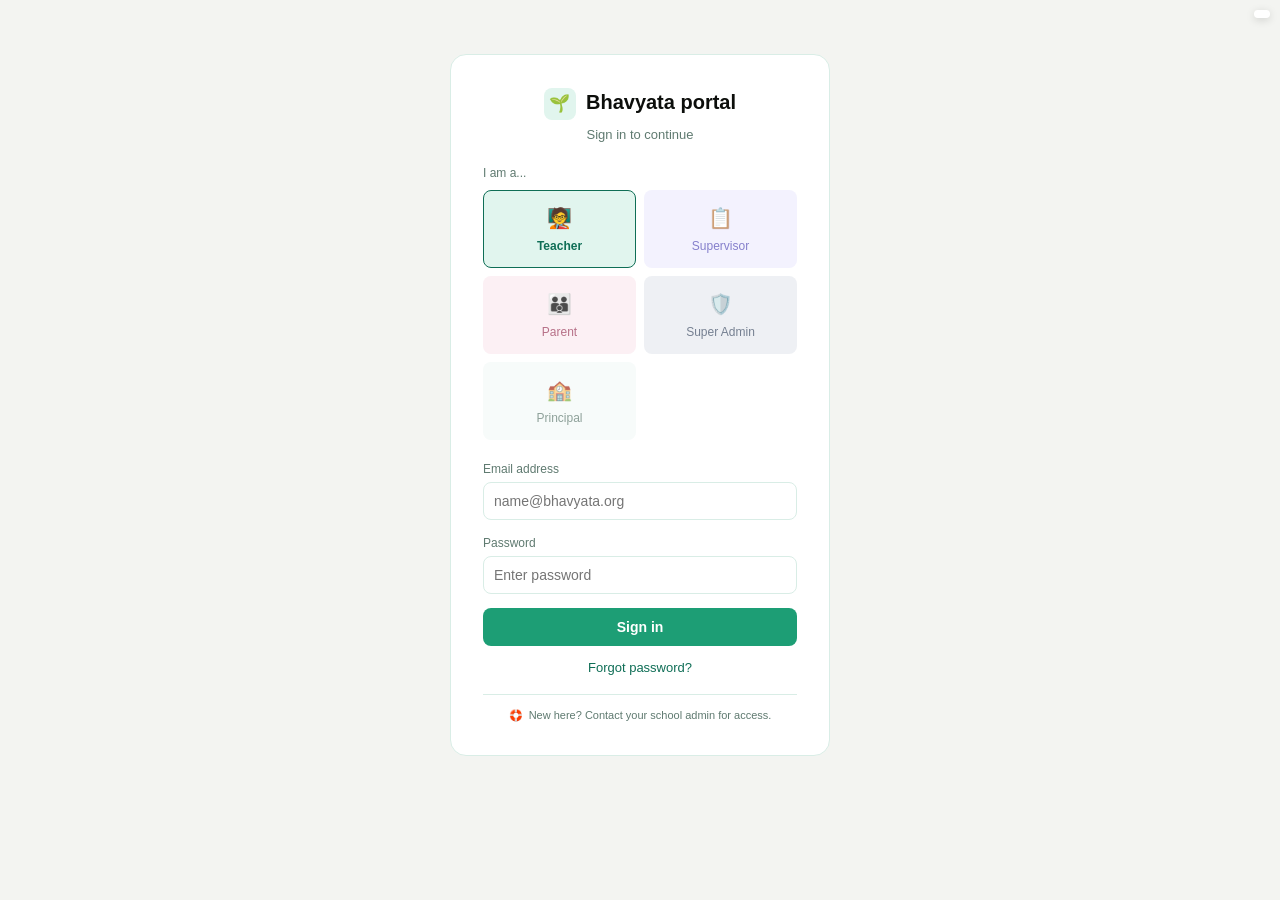
==== commit 50da534e: "files changed" ====
--- a/index.html
+++ b/index.html
@@ -27,6 +27,7 @@
         <div class="role-btn" data-role="supervisor" onclick="selectRole('supervisor', this)"><span class="icon">📋</span><span>Supervisor</span></div>
         <div class="role-btn" data-role="parent" onclick="selectRole('parent', this)"><span class="icon">👪</span><span>Parent</span></div>
         <div class="role-btn" data-role="superadmin" onclick="selectRole('superadmin', this)"><span class="icon">🛡️</span><span>Super Admin</span></div>
+        <div class="role-btn" data-role="principal" onclick="selectRole('principal', this)"><span class="icon">🏫</span><span>Principal</span></div>
       </div>
       <form id="loginForm" onsubmit="return handleLoginSubmit(event)" autocomplete="on">
         <label>Email address</label>
--- a/css/style-legacy.css
+++ b/css/style-legacy.css
@@ -68,7 +68,7 @@
   .brand-logo-img{width:100%; height:100%; object-fit:contain; display:block;}
   .brand-fallback-emoji{display:none; width:100%; height:100%; align-items:center; justify-content:center; font-size:17px; background:rgba(255,255,255,0.15); border-radius:8px;}
   .page-label{font-size:12px; opacity:0.85; padding-left:10px; border-left:1px solid rgba(255,255,255,0.35); display:none; white-space:nowrap; overflow:hidden; text-overflow:ellipsis;}
-  @media (max-width:760px){ .page-label{display:inline-block;} }
+  @media (max-width:1024px){ .page-label{display:inline-block;} }
 
   .user-menu{position:relative; flex-shrink:0;}
   .user-menu-trigger{display:flex; align-items:center; gap:8px; background:rgba(255,255,255,0.15); border:none; border-radius:20px; padding:5px 12px 5px 5px; cursor:pointer; color:#fff;}
@@ -123,7 +123,7 @@
 
 .attendance-row.filtered-out{display:none;}
 
-  @media (max-width:760px){
+  @media (max-width:1024px){
     .topbar button.menu-toggle{display:inline-block;}
     .sidebar{
       position:fixed; top:52px; left:0; bottom:0; width:82%; max-width:300px;
@@ -137,6 +137,8 @@
     }
     .sidebar-backdrop.show{display:block;}
     .dash{padding:16px 14px; max-width:100%;}
+  }
+  @media (max-width:760px){
     .stat-grid{grid-template-columns:repeat(2,1fr);}
     .day-tabs, .domain-tabs{overflow-x:auto; -webkit-overflow-scrolling:touch; flex-wrap:nowrap; padding-bottom:4px;}
     .day-tab, .domain-tab{flex-shrink:0;}
@@ -580,6 +582,15 @@
 .report-table th{background:var(--bg); text-align:left; padding:10px 12px; font-size:11px; text-transform:uppercase; color:var(--text-muted); border-bottom:1px solid var(--border); white-space:nowrap;}
 .report-table td{padding:10px 12px; border-bottom:1px solid var(--border); vertical-align:top;}
 .report-table tr:last-child td{border-bottom:none;}
+/* First column (the identifying one — child's name, etc.) stays visible
+   no matter how far the table scrolls horizontally. Without this, a
+   wide table on a normal laptop screen can leave the one column that
+   tells you WHICH ROW this is scrolled out of view. */
+.report-table th:first-child, .report-table td:first-child{
+  position:sticky; left:0; background:var(--card); z-index:1;
+  box-shadow:1px 0 0 var(--border);
+}
+.report-table th:first-child{background:var(--bg);}
 
 .visit-pill{font-size:11px; font-weight:bold; padding:3px 9px; border-radius:12px; white-space:nowrap;}
 .visit-pill.yes{background:var(--success-bg); color:var(--success);}
